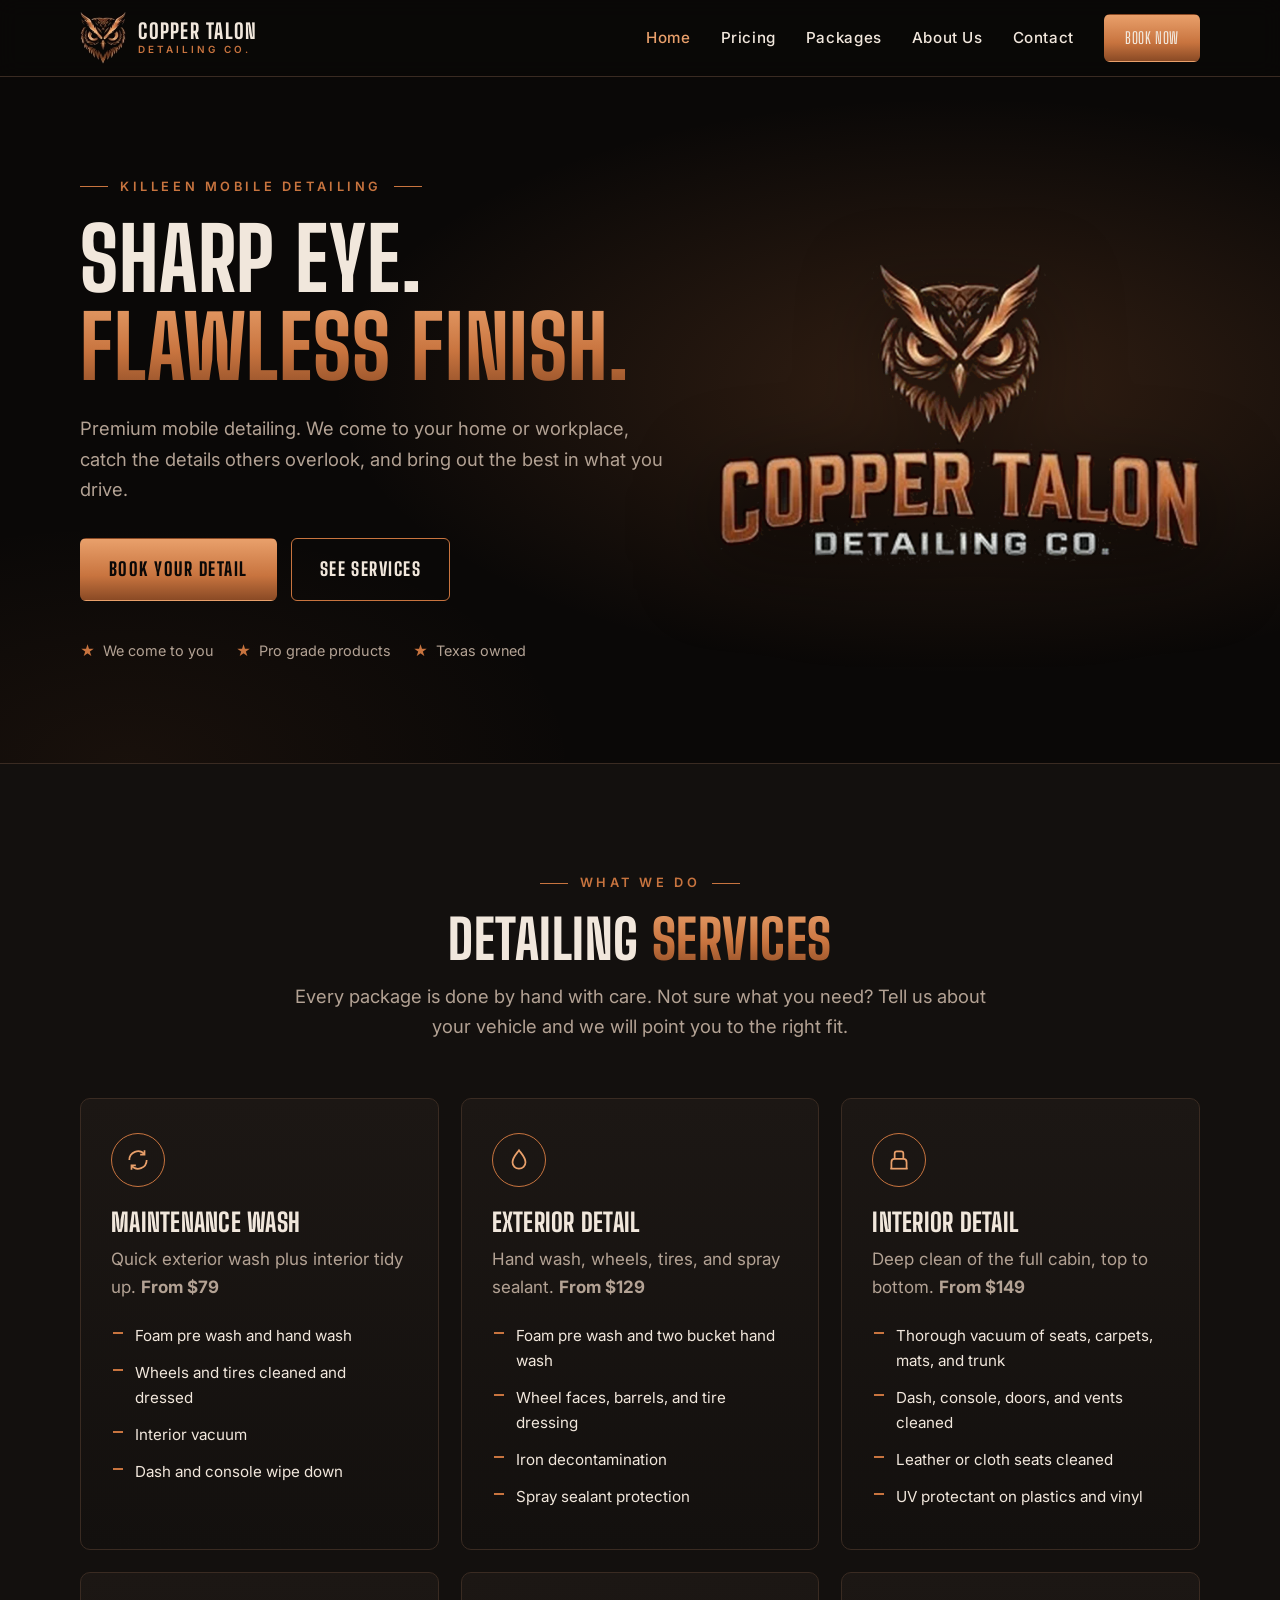
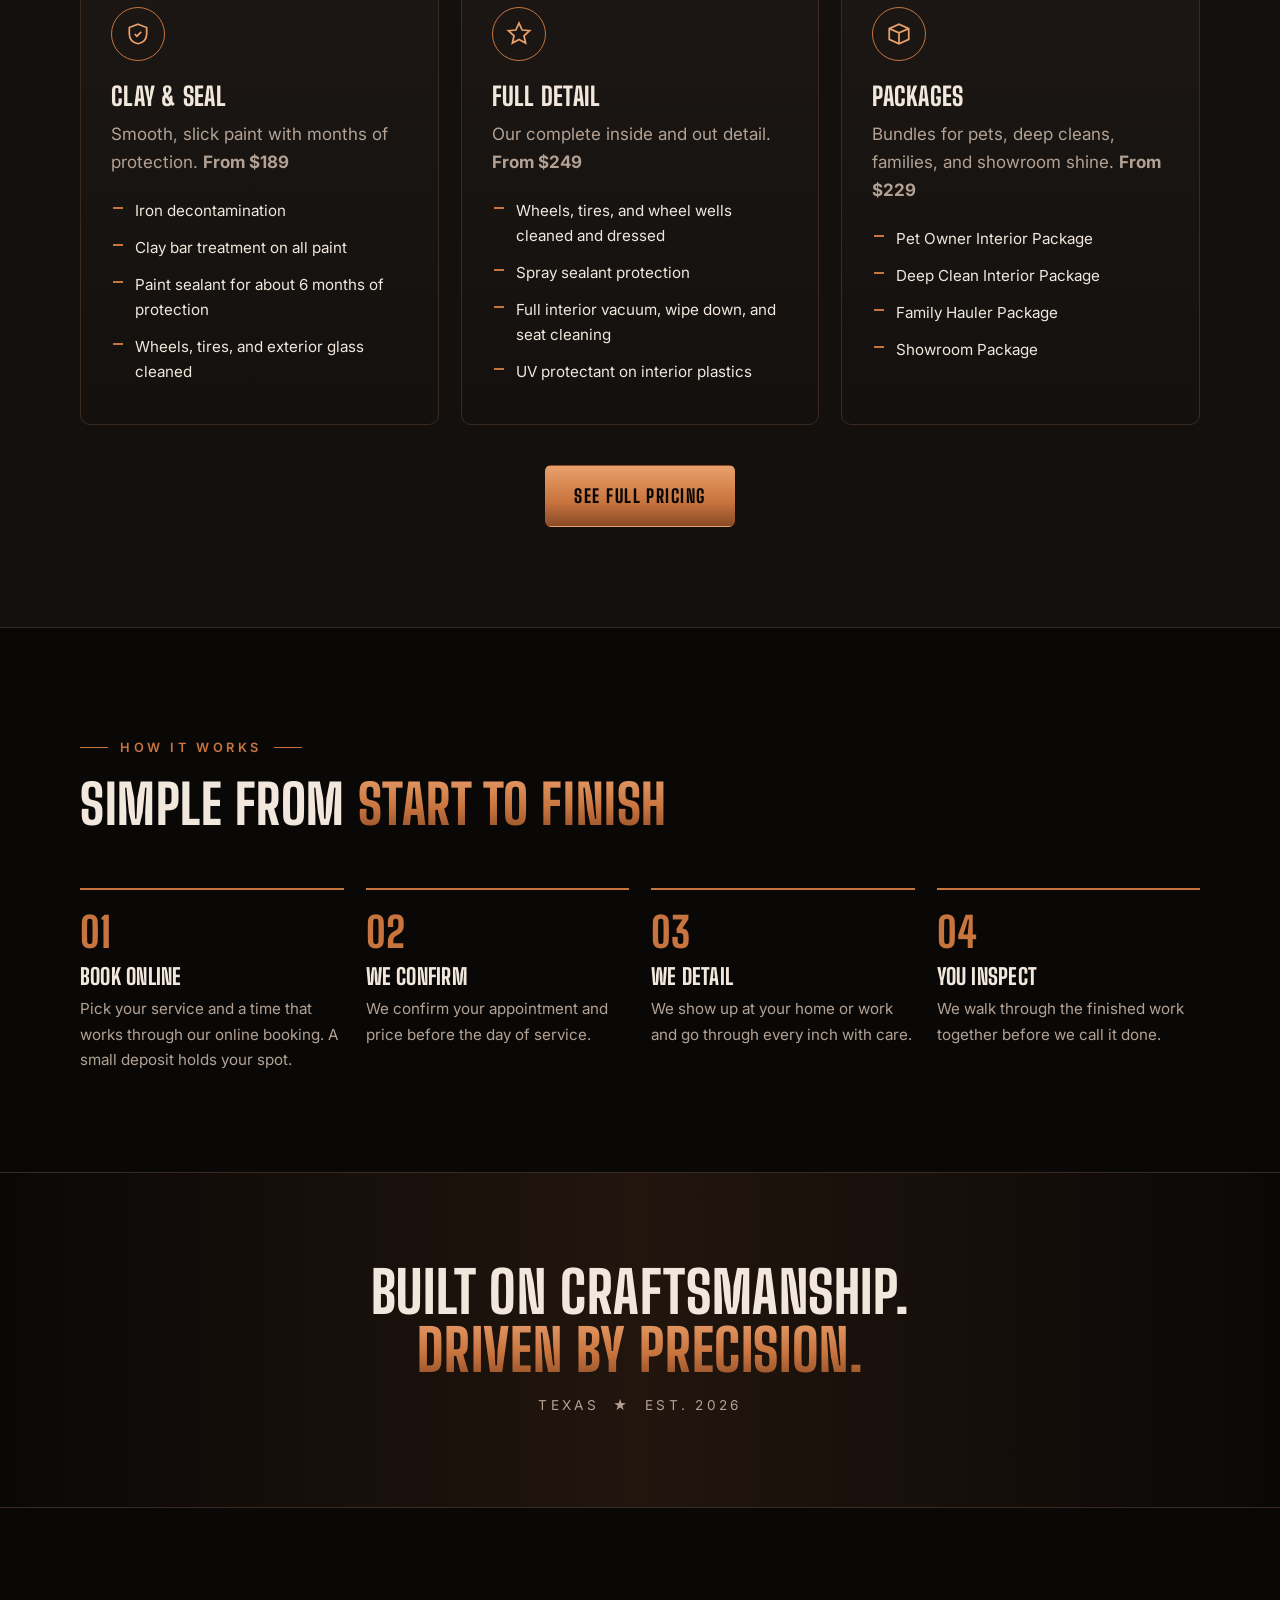
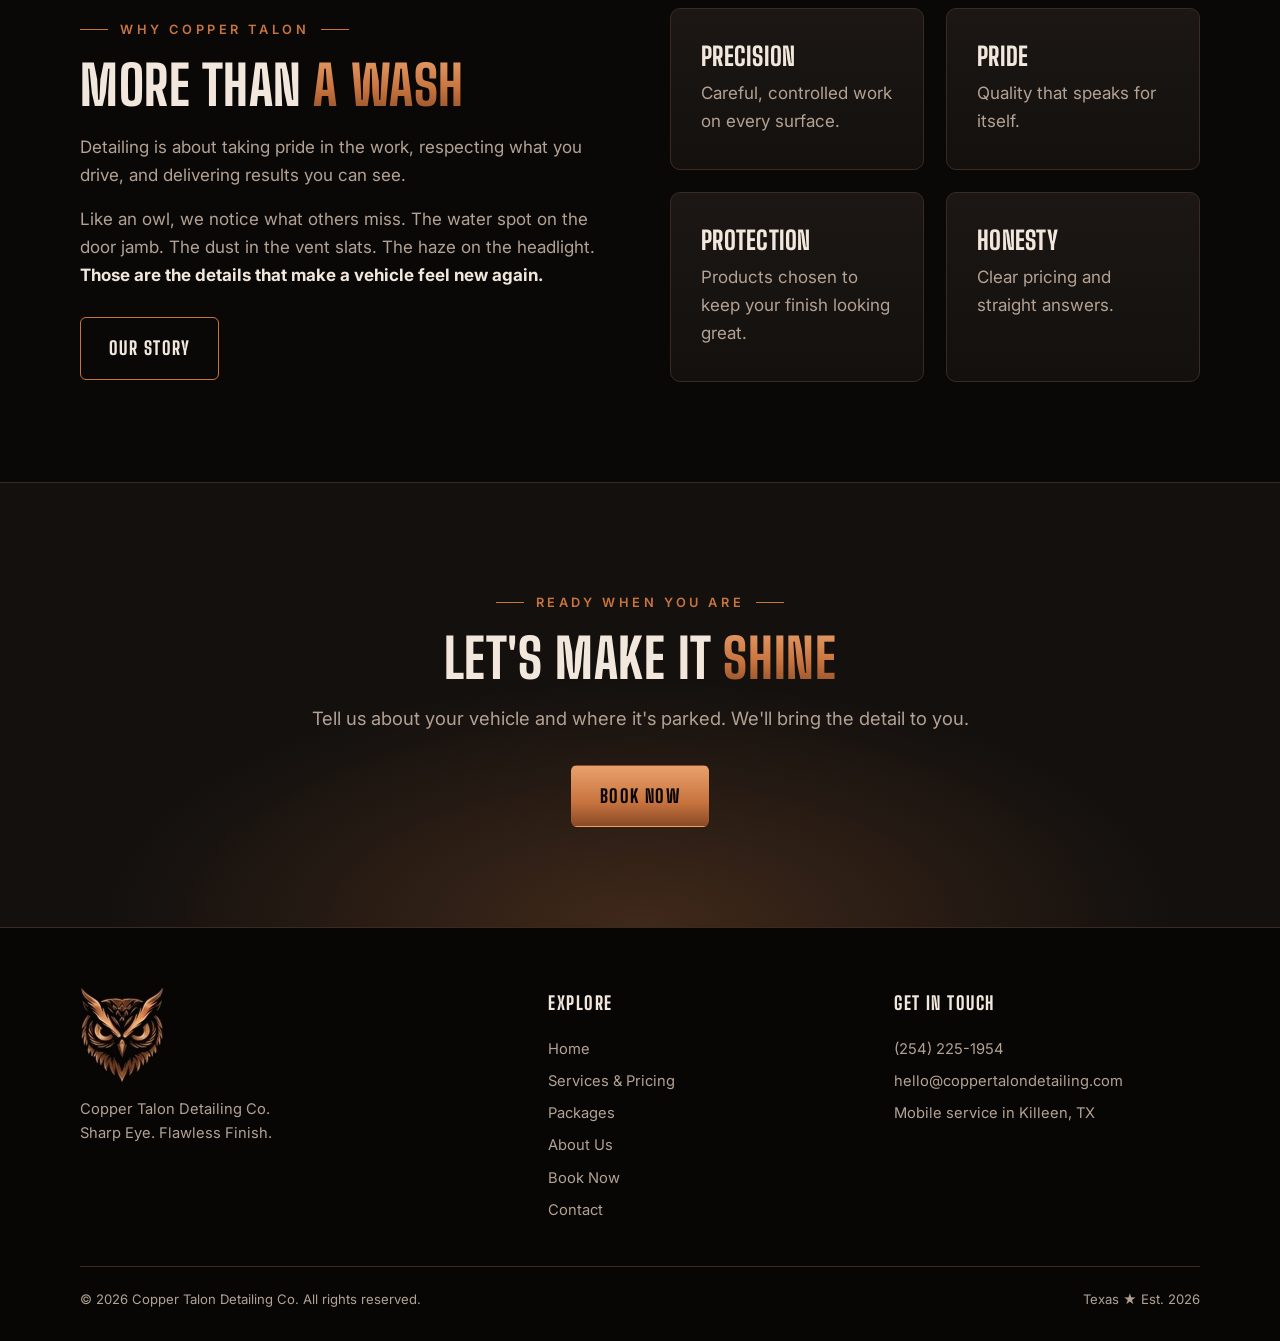
==== index.html @ 1059bfbf "Add Packages page with package picks on the lead form New packages.html with all 4 packages. "Get Th" ====
<!doctype html>
<html lang="en">
<head>
<meta charset="UTF-8">
<meta name="viewport" content="width=device-width, initial-scale=1.0">
<title>Copper Talon Detailing Co. | Auto Detailing in Killeen, TX</title>
<meta name="description" content="Copper Talon Detailing Co. Premium mobile auto detailing in Killeen, TX. Maintenance washes, interior and exterior details, full details, and packages. We come to you.">
<meta property="og:title" content="Copper Talon Detailing Co.">
<meta property="og:description" content="Sharp Eye. Flawless Finish. Professional auto detailing in Texas.">
<meta property="og:image" content="assets/og-image.jpg">
<meta name="theme-color" content="#0a0807">
<link rel="icon" type="image/png" sizes="32x32" href="assets/favicon-32.png">
<link rel="icon" type="image/png" sizes="16x16" href="assets/favicon-16.png">
<link rel="apple-touch-icon" href="assets/apple-touch-icon.png">
<link rel="preconnect" href="https://fonts.googleapis.com">
<link rel="preconnect" href="https://fonts.gstatic.com" crossorigin>
<link href="https://fonts.googleapis.com/css2?family=Big+Shoulders+Display:wght@700;800&family=Inter:wght@400;500;600&display=swap" rel="stylesheet">
<link rel="stylesheet" href="css/style.css">
</head>
<body>

<header class="site-header">
  <div class="wrap header-inner">
    <a class="brand" href="index.html">
      <img src="assets/logo-icon.webp" alt="Copper Talon owl icon" width="46" height="52">
      <span>COPPER TALON<small>DETAILING CO.</small></span>
    </a>
    <nav class="nav" id="nav">
      <a href="index.html" aria-current="page">Home</a>
      <a href="pricing.html">Pricing</a>
      <a href="packages.html">Packages</a>
      <a href="about.html">About Us</a>
      <a href="contact.html">Contact</a>
      <a href="book.html" class="btn btn-copper">Book Now</a>
    </nav>
    <button class="nav-toggle" id="navToggle" aria-label="Toggle menu" aria-expanded="false" aria-controls="nav">
      <span></span><span></span><span></span>
    </button>
  </div>
</header>

<main>

  <!-- Hero -->
  <section class="hero">
    <div class="wrap hero-grid">
      <div>
        <div class="eyebrow">Killeen Mobile Detailing</div>
        <h1>Sharp Eye.<br><span class="copper-text">Flawless Finish.</span></h1>
        <p class="lead">Premium mobile detailing. We come to your home or workplace, catch the details others overlook, and bring out the best in what you drive.</p>
        <div class="hero-actions">
          <a href="book.html" class="btn btn-copper">Book Your Detail</a>
          <a href="#services" class="btn btn-ghost">See Services</a>
        </div>
        <div class="trust">
          <span>We come to you</span>
          <span>Pro grade products</span>
          <span>Texas owned</span>
        </div>
      </div>
      <div class="hero-logo">
        <img src="assets/logo-horizontal.webp" alt="Copper Talon Detailing Co. logo" width="562" height="353" fetchpriority="high">
      </div>
    </div>
  </section>

  <!-- Services -->
  <section id="services" class="alt">
    <div class="wrap">
      <div class="section-head center reveal">
        <div class="eyebrow">What We Do</div>
        <h2>Detailing <span class="copper-text">Services</span></h2>
        <p class="lead">Every package is done by hand with care. Not sure what you need? Tell us about your vehicle and we will point you to the right fit.</p>
      </div>
      <div class="grid-3">
        <article class="card reveal">
          <div class="icon"><svg viewBox="0 0 24 24" fill="none" stroke="currentColor" stroke-width="1.6"><path d="M4 12a8 8 0 0 1 14-5.3M20 12a8 8 0 0 1-14 5.3"/><path d="M18 3v4h-4M6 21v-4h4"/></svg></div>
          <h3>Maintenance Wash</h3>
          <p>Quick exterior wash plus interior tidy up. <strong>From $79</strong></p>
          <ul>
            <li>Foam pre wash and hand wash</li>
            <li>Wheels and tires cleaned and dressed</li>
            <li>Interior vacuum</li>
            <li>Dash and console wipe down</li>
          </ul>
        </article>
        <article class="card reveal">
          <div class="icon"><svg viewBox="0 0 24 24" fill="none" stroke="currentColor" stroke-width="1.6"><path d="M12 3c3 4 6 7 6 11a6 6 0 0 1-12 0c0-4 3-7 6-11z"/></svg></div>
          <h3>Exterior Detail</h3>
          <p>Hand wash, wheels, tires, and spray sealant. <strong>From $129</strong></p>
          <ul>
            <li>Foam pre wash and two bucket hand wash</li>
            <li>Wheel faces, barrels, and tire dressing</li>
            <li>Iron decontamination</li>
            <li>Spray sealant protection</li>
          </ul>
        </article>
        <article class="card reveal">
          <div class="icon"><svg viewBox="0 0 24 24" fill="none" stroke="currentColor" stroke-width="1.6"><path d="M5 20v-6a3 3 0 0 1 3-3h8a3 3 0 0 1 3 3v6"/><path d="M8 11V6a2 2 0 0 1 2-2h4a2 2 0 0 1 2 2v5"/><path d="M4 20h16"/></svg></div>
          <h3>Interior Detail</h3>
          <p>Deep clean of the full cabin, top to bottom. <strong>From $149</strong></p>
          <ul>
            <li>Thorough vacuum of seats, carpets, mats, and trunk</li>
            <li>Dash, console, doors, and vents cleaned</li>
            <li>Leather or cloth seats cleaned</li>
            <li>UV protectant on plastics and vinyl</li>
          </ul>
        </article>
        <article class="card reveal">
          <div class="icon"><svg viewBox="0 0 24 24" fill="none" stroke="currentColor" stroke-width="1.6"><path d="M12 3l8 3v6c0 5-3.5 8-8 9-4.5-1-8-4-8-9V6z"/><path d="M9 12l2 2 4-4"/></svg></div>
          <h3>Clay &amp; Seal</h3>
          <p>Smooth, slick paint with months of protection. <strong>From $189</strong></p>
          <ul>
            <li>Iron decontamination</li>
            <li>Clay bar treatment on all paint</li>
            <li>Paint sealant for about 6 months of protection</li>
            <li>Wheels, tires, and exterior glass cleaned</li>
          </ul>
        </article>
        <article class="card reveal">
          <div class="icon"><svg viewBox="0 0 24 24" fill="none" stroke="currentColor" stroke-width="1.6"><path d="M12 2l2.9 6.3 6.9.7-5.2 4.6 1.5 6.8L12 17l-6.1 3.4 1.5-6.8L2.2 9l6.9-.7z"/></svg></div>
          <h3>Full Detail</h3>
          <p>Our complete inside and out detail. <strong>From $249</strong></p>
          <ul>
            <li>Wheels, tires, and wheel wells cleaned and dressed</li>
            <li>Spray sealant protection</li>
            <li>Full interior vacuum, wipe down, and seat cleaning</li>
            <li>UV protectant on interior plastics</li>
          </ul>
        </article>
        <article class="card reveal">
          <div class="icon"><svg viewBox="0 0 24 24" fill="none" stroke="currentColor" stroke-width="1.6"><path d="M3 7l9-4 9 4v10l-9 4-9-4z"/><path d="M3 7l9 4 9-4M12 11v10"/></svg></div>
          <h3>Packages</h3>
          <p>Bundles for pets, deep cleans, families, and showroom shine. <strong>From $229</strong></p>
          <ul>
            <li>Pet Owner Interior Package</li>
            <li>Deep Clean Interior Package</li>
            <li>Family Hauler Package</li>
            <li>Showroom Package</li>
          </ul>
        </article>
      </div>
      <p class="center reveal" style="margin-top:40px"><a href="pricing.html" class="btn btn-copper">See Full Pricing</a></p>
    </div>
  </section>

  <!-- Process -->
  <section>
    <div class="wrap">
      <div class="section-head reveal">
        <div class="eyebrow">How It Works</div>
        <h2>Simple From <span class="copper-text">Start to Finish</span></h2>
      </div>
      <div class="steps">
        <div class="step reveal">
          <h3>Book Online</h3>
          <p>Pick your service and a time that works through our online booking. A small deposit holds your spot.</p>
        </div>
        <div class="step reveal">
          <h3>We Confirm</h3>
          <p>We confirm your appointment and price before the day of service.</p>
        </div>
        <div class="step reveal">
          <h3>We Detail</h3>
          <p>We show up at your home or work and go through every inch with care.</p>
        </div>
        <div class="step reveal">
          <h3>You Inspect</h3>
          <p>We walk through the finished work together before we call it done.</p>
        </div>
      </div>
    </div>
  </section>

  <!-- Band -->
  <div class="band">
    <div class="wrap reveal">
      <h2>Built on craftsmanship.<br><span class="copper-text">Driven by precision.</span></h2>
      <p>Texas &nbsp;★&nbsp; Est. 2026</p>
    </div>
  </div>

  <!-- Why -->
  <section>
    <div class="wrap split">
      <div class="reveal">
        <div class="eyebrow">Why Copper Talon</div>
        <h2>More Than <span class="copper-text">a Wash</span></h2>
        <p>Detailing is about taking pride in the work, respecting what you drive, and delivering results you can see.</p>
        <p>Like an owl, we notice what others miss. The water spot on the door jamb. The dust in the vent slats. The haze on the headlight. <strong>Those are the details that make a vehicle feel new again.</strong></p>
        <p style="margin-top:28px"><a href="about.html" class="btn btn-ghost">Our Story</a></p>
      </div>
      <div class="grid-2">
        <div class="card reveal">
          <h3>Precision</h3>
          <p>Careful, controlled work on every surface.</p>
        </div>
        <div class="card reveal">
          <h3>Pride</h3>
          <p>Quality that speaks for itself.</p>
        </div>
        <div class="card reveal">
          <h3>Protection</h3>
          <p>Products chosen to keep your finish looking great.</p>
        </div>
        <div class="card reveal">
          <h3>Honesty</h3>
          <p>Clear pricing and straight answers.</p>
        </div>
      </div>
    </div>
  </section>

  <!-- CTA -->
  <section class="cta">
    <div class="wrap reveal">
      <div class="eyebrow">Ready When You Are</div>
      <h2>Let's Make It <span class="copper-text">Shine</span></h2>
      <p class="lead">Tell us about your vehicle and where it's parked. We'll bring the detail to you.</p>
      <a href="book.html" class="btn btn-copper">Book Now</a>
    </div>
  </section>

</main>

<footer class="site-footer">
  <div class="wrap">
    <div class="footer-grid">
      <div class="footer-brand">
        <img src="assets/logo-icon.webp" alt="Copper Talon owl icon" width="84" height="94" loading="lazy">
        <p>Copper Talon Detailing Co.<br>Sharp Eye. Flawless Finish.</p>
      </div>
      <div>
        <h4>Explore</h4>
        <ul>
          <li><a href="index.html">Home</a></li>
          <li><a href="pricing.html">Services &amp; Pricing</a></li>
          <li><a href="packages.html">Packages</a></li>
          <li><a href="about.html">About Us</a></li>
          <li><a href="book.html">Book Now</a></li>
          <li><a href="contact.html">Contact</a></li>
        </ul>
      </div>
      <div>
        <h4>Get in Touch</h4>
        <ul>
          <li><a href="tel:+12542251954">(254) 225-1954</a></li>
          <li><a href="mailto:hello@coppertalondetailing.com">hello@coppertalondetailing.com</a></li>
          <li>Mobile service in Killeen, TX</li>
        </ul>
      </div>
    </div>
    <div class="footer-bottom">
      <span>© <span data-year>2026</span> Copper Talon Detailing Co. All rights reserved.</span>
      <span>Texas ★ Est. 2026</span>
    </div>
  </div>
</footer>

<script src="js/main.js"></script>
</body>
</html>
---- css/style.css ----
/* Copper Talon Detailing Co. */
:root {
  --black: #0a0807;
  --coal: #13100e;
  --char: #1c1714;
  --line: #3a2b22;
  --copper: #c8743f;
  --copper-hi: #e9a06b;
  --copper-lo: #8a4a25;
  --cream: #f1e7dc;
  --muted: #b3a294;
  --radius: 10px;
  --wrap: 1160px;
  --display: "Big Shoulders Display", "Oswald", Impact, sans-serif;
  --body: "Inter", system-ui, -apple-system, Segoe UI, Roboto, sans-serif;
}

* { box-sizing: border-box; margin: 0; padding: 0; }
html { scroll-behavior: smooth; }
body {
  background: var(--black);
  color: var(--cream);
  font-family: var(--body);
  font-size: 17px;
  line-height: 1.65;
  -webkit-font-smoothing: antialiased;
}
img { max-width: 100%; height: auto; display: block; }
a { color: var(--copper-hi); text-decoration: none; }
a:hover { color: var(--cream); }

.wrap { width: 100%; max-width: var(--wrap); margin: 0 auto; padding: 0 20px; }

/* Type */
h1, h2, h3 {
  font-family: var(--display);
  font-weight: 800;
  line-height: 1.02;
  letter-spacing: 0.01em;
  text-transform: uppercase;
}
h1 { font-size: clamp(2.8rem, 7vw, 5.4rem); }
h2 { font-size: clamp(2.2rem, 4.6vw, 3.4rem); }
h3 { font-size: 1.6rem; }
.copper-text {
  background: linear-gradient(180deg, var(--copper-hi) 0%, var(--copper) 55%, var(--copper-lo) 100%);
  -webkit-background-clip: text;
  background-clip: text;
  color: transparent;
}
.eyebrow {
  display: inline-flex;
  align-items: center;
  gap: 12px;
  font-size: 0.8rem;
  font-weight: 600;
  letter-spacing: 0.28em;
  text-transform: uppercase;
  color: var(--copper);
  margin-bottom: 18px;
}
.eyebrow::before, .eyebrow::after { content: ""; width: 28px; height: 1px; background: var(--copper); }
.lead { font-size: 1.15rem; color: var(--muted); max-width: 60ch; }
.center { text-align: center; }
.center .lead { margin: 0 auto; }

/* Buttons */
.btn {
  display: inline-flex;
  align-items: center;
  justify-content: center;
  gap: 10px;
  padding: 15px 28px;
  border-radius: 6px;
  font-family: var(--display);
  font-weight: 800;
  font-size: 1.15rem;
  letter-spacing: 0.08em;
  text-transform: uppercase;
  border: 1px solid transparent;
  cursor: pointer;
  transition: transform .2s, background .2s, color .2s, border-color .2s;
}
.btn-copper { background: linear-gradient(180deg, var(--copper-hi), var(--copper) 60%, var(--copper-lo)); color: var(--black); }
.btn-copper:hover { color: var(--black); transform: translateY(-2px); }
.btn-ghost { border-color: var(--copper); color: var(--cream); }
.btn-ghost:hover { background: var(--copper); color: var(--black); }
.btn-soon { border: 1px dashed var(--line); color: var(--muted); cursor: default; }

/* Header */
.site-header {
  position: sticky; top: 0; z-index: 50;
  background: rgba(10, 8, 7, 0.88);
  backdrop-filter: blur(10px);
  border-bottom: 1px solid var(--line);
}
.header-inner { display: flex; align-items: center; justify-content: space-between; height: 76px; }
.brand { display: flex; align-items: center; gap: 12px; color: var(--cream); }
.brand img { width: auto; height: 52px; }
.brand span { font-family: var(--display); font-weight: 800; font-size: 1.3rem; letter-spacing: 0.06em; line-height: 1; }
.brand small { display: block; font-family: var(--body); font-size: 0.62rem; font-weight: 600; letter-spacing: 0.3em; color: var(--copper); margin-top: 4px; }
.nav { display: flex; align-items: center; gap: 30px; }
.nav a { white-space: nowrap; color: var(--cream); font-weight: 500; font-size: 0.95rem; letter-spacing: 0.04em; }
.nav a:hover, .nav a[aria-current="page"] { color: var(--copper-hi); }
.nav .btn { padding: 10px 20px; font-size: 1rem; }
.nav-toggle { display: none; background: none; border: 0; width: 44px; height: 44px; cursor: pointer; }
.nav-toggle span { display: block; width: 26px; height: 2px; margin: 6px auto; background: var(--cream); transition: .25s; }

/* Hero */
.hero {
  position: relative;
  overflow: hidden;
  padding: 90px 0 100px;
  background:
    radial-gradient(ellipse 70% 60% at 75% 45%, rgba(200, 116, 63, 0.22), transparent 70%),
    radial-gradient(ellipse 50% 50% at 10% 100%, rgba(200, 116, 63, 0.08), transparent 70%),
    var(--black);
}
.hero-grid { display: grid; grid-template-columns: 1.1fr 0.9fr; gap: 50px; align-items: center; }
.hero h1 { margin-bottom: 22px; }
.hero .lead { margin-bottom: 34px; }
.hero-actions { display: flex; flex-wrap: wrap; gap: 14px; }
.hero-logo { position: relative; }
.hero-logo img { width: 100%; max-width: 560px; margin: 0 auto; filter: drop-shadow(0 20px 40px rgba(0,0,0,.6)); }
.trust { display: flex; flex-wrap: wrap; gap: 22px; margin-top: 38px; color: var(--muted); font-size: 0.9rem; }
.trust span { display: inline-flex; align-items: center; gap: 8px; }
.trust span::before { content: "★"; color: var(--copper); }

/* Sections */
section { padding: 100px 0; }
.section-head { margin-bottom: 56px; }
.section-head h2 { margin-bottom: 14px; }
.alt { background: var(--coal); border-top: 1px solid var(--line); border-bottom: 1px solid var(--line); }

/* Cards */
.grid-3 { display: grid; grid-template-columns: repeat(3, 1fr); gap: 22px; }
.grid-2 { display: grid; grid-template-columns: repeat(2, 1fr); gap: 22px; }
.card {
  position: relative;
  background: linear-gradient(180deg, var(--char), var(--coal));
  border: 1px solid var(--line);
  border-radius: var(--radius);
  padding: 34px 30px;
  transition: border-color .25s, transform .25s;
}
.card:hover { border-color: var(--copper-lo); transform: translateY(-4px); }
.card .icon {
  width: 54px; height: 54px;
  display: grid; place-items: center;
  border-radius: 50%;
  border: 1px solid var(--copper);
  color: var(--copper-hi);
  margin-bottom: 22px;
}
.card .icon svg { width: 26px; height: 26px; }
.card h3 { margin-bottom: 10px; }
.card p { color: var(--muted); }
.card ul { list-style: none; margin-top: 16px; }
.card li { padding: 6px 0 6px 24px; position: relative; color: var(--cream); font-size: 0.95rem; }
.card li::before { content: ""; position: absolute; left: 2px; top: 15px; width: 10px; height: 2px; background: var(--copper); }

/* Process */
.steps { display: grid; grid-template-columns: repeat(4, 1fr); gap: 22px; counter-reset: step; }
.step { border-top: 2px solid var(--copper); padding-top: 22px; }
.step::before {
  counter-increment: step;
  content: "0" counter(step);
  display: block;
  font-family: var(--display); font-weight: 800; font-size: 2.6rem; line-height: 1;
  color: var(--copper); margin-bottom: 12px;
}
.step h3 { font-size: 1.4rem; margin-bottom: 8px; }
.step p { color: var(--muted); font-size: 0.95rem; }

/* Split */
.split { display: grid; grid-template-columns: 1fr 1fr; gap: 60px; align-items: center; }
.split h2 { margin-bottom: 20px; }
.split p + p { margin-top: 16px; }
.split p { color: var(--muted); }
.split strong { color: var(--cream); }

/* Emblem panel */
.emblem {
  position: relative;
  aspect-ratio: 1;
  border-radius: 50%;
  max-width: 460px; margin: 0 auto; width: 100%;
  background: radial-gradient(circle, rgba(200,116,63,.18), transparent 65%);
  display: grid; place-items: center;
}
.emblem img { width: 66%; }

/* Meaning */
.meaning { display: grid; grid-template-columns: 1fr 1fr; gap: 22px; }
.meaning .card h3 small { display: block; font-family: var(--body); font-size: 0.8rem; font-weight: 600; letter-spacing: 0.24em; color: var(--copper); margin-bottom: 8px; }

/* Quote band */
.band {
  text-align: center;
  padding: 90px 0;
  background:
    linear-gradient(90deg, transparent, rgba(200,116,63,.12), transparent),
    var(--black);
  border-top: 1px solid var(--line);
  border-bottom: 1px solid var(--line);
}
.band h2 { font-size: clamp(2rem, 5vw, 3.6rem); }
.band p { color: var(--muted); margin-top: 14px; letter-spacing: 0.24em; text-transform: uppercase; font-size: 0.85rem; }

/* CTA */
.cta {
  text-align: center;
  background:
    radial-gradient(ellipse 60% 80% at 50% 100%, rgba(200,116,63,.25), transparent 70%),
    var(--coal);
  border-top: 1px solid var(--line);
}
.cta h2 { margin-bottom: 16px; }
.cta .lead { margin: 0 auto 32px; }

/* Page hero */
.page-hero {
  padding: 80px 0 70px;
  text-align: center;
  background: radial-gradient(ellipse 60% 70% at 50% 0%, rgba(200,116,63,.2), transparent 70%), var(--black);
  border-bottom: 1px solid var(--line);
}
.page-hero h1 { margin-bottom: 16px; }
.page-hero .lead { margin: 0 auto; }

/* Contact */
.contact-grid { display: grid; grid-template-columns: 1.3fr 0.7fr; gap: 40px; align-items: start; }
.info { display: flex; flex-direction: column; gap: 18px; }
.info .card { padding: 26px; }
.info .card h3 { font-size: 1.3rem; margin-bottom: 6px; }
.info .card p, .info .card a { font-size: 1rem; overflow-wrap: anywhere; }
.hours { list-style: none; }
.info .card .hours li { padding: 6px 0; }
.info .card .hours li::before { display: none; }
.hours li { display: flex; justify-content: space-between; padding: 6px 0; border-bottom: 1px dashed var(--line); color: var(--muted); font-size: 0.95rem; }
.hours li:last-child { border: 0; }
.hours li span:last-child { color: var(--cream); }

/* FAQ */
.faq { max-width: 820px; margin: 0 auto; }
.faq details { border-bottom: 1px solid var(--line); padding: 20px 0; }
.faq summary { cursor: pointer; font-family: var(--display); font-weight: 800; font-size: 1.35rem; text-transform: uppercase; list-style: none; display: flex; justify-content: space-between; gap: 20px; }
.faq summary::after { content: "+"; color: var(--copper); }
.faq details[open] summary::after { content: "−"; }
.faq summary::-webkit-details-marker { display: none; }
.faq p { color: var(--muted); margin-top: 12px; }

/* Footer */
.site-footer { background: #070605; border-top: 1px solid var(--line); padding: 60px 0 30px; color: var(--muted); font-size: 0.92rem; }
.footer-grid { display: grid; grid-template-columns: 1.4fr 1fr 1fr; gap: 40px; margin-bottom: 40px; }
.site-footer h4 { font-family: var(--display); font-weight: 800; font-size: 1.15rem; letter-spacing: 0.08em; text-transform: uppercase; color: var(--cream); margin-bottom: 14px; }
.site-footer ul { list-style: none; }
.site-footer li { padding: 4px 0; }
.site-footer a { color: var(--muted); }
.site-footer a:hover { color: var(--copper-hi); }
.footer-brand img { width: 84px; margin-bottom: 14px; }
.footer-bottom { border-top: 1px solid var(--line); padding-top: 22px; display: flex; justify-content: space-between; flex-wrap: wrap; gap: 10px; font-size: 0.82rem; }

/* Reveal */
.reveal { opacity: 0; transform: translateY(24px); transition: opacity .7s ease, transform .7s ease; }
.reveal.in { opacity: 1; transform: none; }

/* Responsive */
@media (max-width: 960px) {
  .hero-grid, .split, .contact-grid { grid-template-columns: 1fr; }
  .hero-logo { order: -1; }
  .hero-logo img { max-width: 340px; }
  .grid-3 { grid-template-columns: 1fr 1fr; }
  .steps { grid-template-columns: 1fr 1fr; }
  .footer-grid { grid-template-columns: 1fr 1fr; }
  .footer-brand { grid-column: 1 / -1; }
}
/* Tap menu below 900px so six nav links never crowd the logo */
@media (max-width: 900px) {
  .nav-toggle { display: block; }
  .nav {
    position: absolute; top: 76px; left: 0; right: 0;
    flex-direction: column; align-items: stretch; gap: 0;
    background: var(--black); border-bottom: 1px solid var(--line);
    padding: 8px 16px 20px;
    display: none;
  }
  .nav.open { display: flex; }
  .nav a { padding: 14px 0; border-bottom: 1px solid var(--line); }
  .nav .btn { margin-top: 14px; border: 0; padding: 14px; }
  .nav-toggle[aria-expanded="true"] span:nth-child(1) { transform: translateY(8px) rotate(45deg); }
  .nav-toggle[aria-expanded="true"] span:nth-child(2) { opacity: 0; }
  .nav-toggle[aria-expanded="true"] span:nth-child(3) { transform: translateY(-8px) rotate(-45deg); }
}
@media (max-width: 760px) {
  body { font-size: 16px; }
  section { padding: 70px 0; }
  .wrap { padding: 0 16px; }
  .hero { padding: 50px 0 70px; }
  .grid-3, .grid-2, .meaning, .steps { grid-template-columns: 1fr; }
  .footer-grid { grid-template-columns: 1fr; }
  .hero-actions .btn { flex: 1 1 100%; }
}
@media (prefers-reduced-motion: reduce) {
  html { scroll-behavior: auto; }
  .reveal { opacity: 1; transform: none; transition: none; }
}

/* Pricing */
.price-grid { display: flex; flex-wrap: wrap; justify-content: center; gap: 22px; align-items: stretch; }
.price-grid > .price-card { width: calc((100% - 44px) / 3); }
.price-card { display: flex; flex-direction: column; }
.price-card.featured { border-color: var(--copper); box-shadow: 0 0 0 1px var(--copper), 0 30px 60px rgba(200,116,63,.12); }
.badge { position: absolute; top: -13px; left: 30px; background: var(--copper); color: var(--black); font-size: 0.72rem; font-weight: 600; letter-spacing: 0.18em; text-transform: uppercase; padding: 4px 12px; border-radius: 999px; }
.price { display: flex; align-items: baseline; gap: 8px; margin: 14px 0 4px; }
.price strong { font-family: var(--display); font-weight: 800; font-size: 3.2rem; line-height: 1; color: var(--copper-hi); }
.price span { color: var(--muted); font-size: 0.9rem; }
.price-alt { color: var(--muted); font-size: 0.9rem; margin-bottom: 6px; }
.price-alt b { color: var(--cream); font-weight: 600; }
.price-card ul { flex: 1; }
.price-card .btn { margin-top: 22px; }
.table-wrap { overflow-x: auto; border: 1px solid var(--line); border-radius: var(--radius); }
.price-table { width: 100%; border-collapse: collapse; min-width: 520px; }
.price-table th, .price-table td { padding: 16px 20px; text-align: left; border-bottom: 1px solid var(--line); }
.price-table th { font-family: var(--display); font-weight: 800; font-size: 1.1rem; letter-spacing: 0.06em; text-transform: uppercase; color: var(--copper); background: var(--char); }
.price-table tr:last-child td { border-bottom: 0; }
.price-table td:not(:first-child) { color: var(--copper-hi); font-weight: 600; white-space: nowrap; }
.price-table td small { display: block; color: var(--muted); font-weight: 400; font-size: 0.85rem; }
.fine { color: var(--muted); font-size: 0.88rem; margin-top: 18px; }
@media (max-width: 960px) { .price-grid > .price-card { width: calc((100% - 22px) / 2); } }
@media (max-width: 760px) { .price-grid > .price-card { width: 100%; } }

/* Contact and booking */
.nav .btn[aria-current="page"] { color: var(--black); }
#book { scroll-margin-top: 76px; }
.booking-frame { margin-bottom: 20px; border: 1px solid var(--line); border-radius: var(--radius); overflow: hidden; background: #fff; }
.booking-frame iframe { display: block; }
.lead-embed { min-width: 0; }

/* Package pick banner (contact page) */
.pick-banner { margin-bottom: 18px; padding: 14px 18px; border: 1px solid var(--copper); border-radius: var(--radius); background: rgba(200,116,63,.1); color: var(--cream); }
.pick-banner[hidden] { display: none; }
.pick-banner a { margin-left: 6px; white-space: nowrap; }
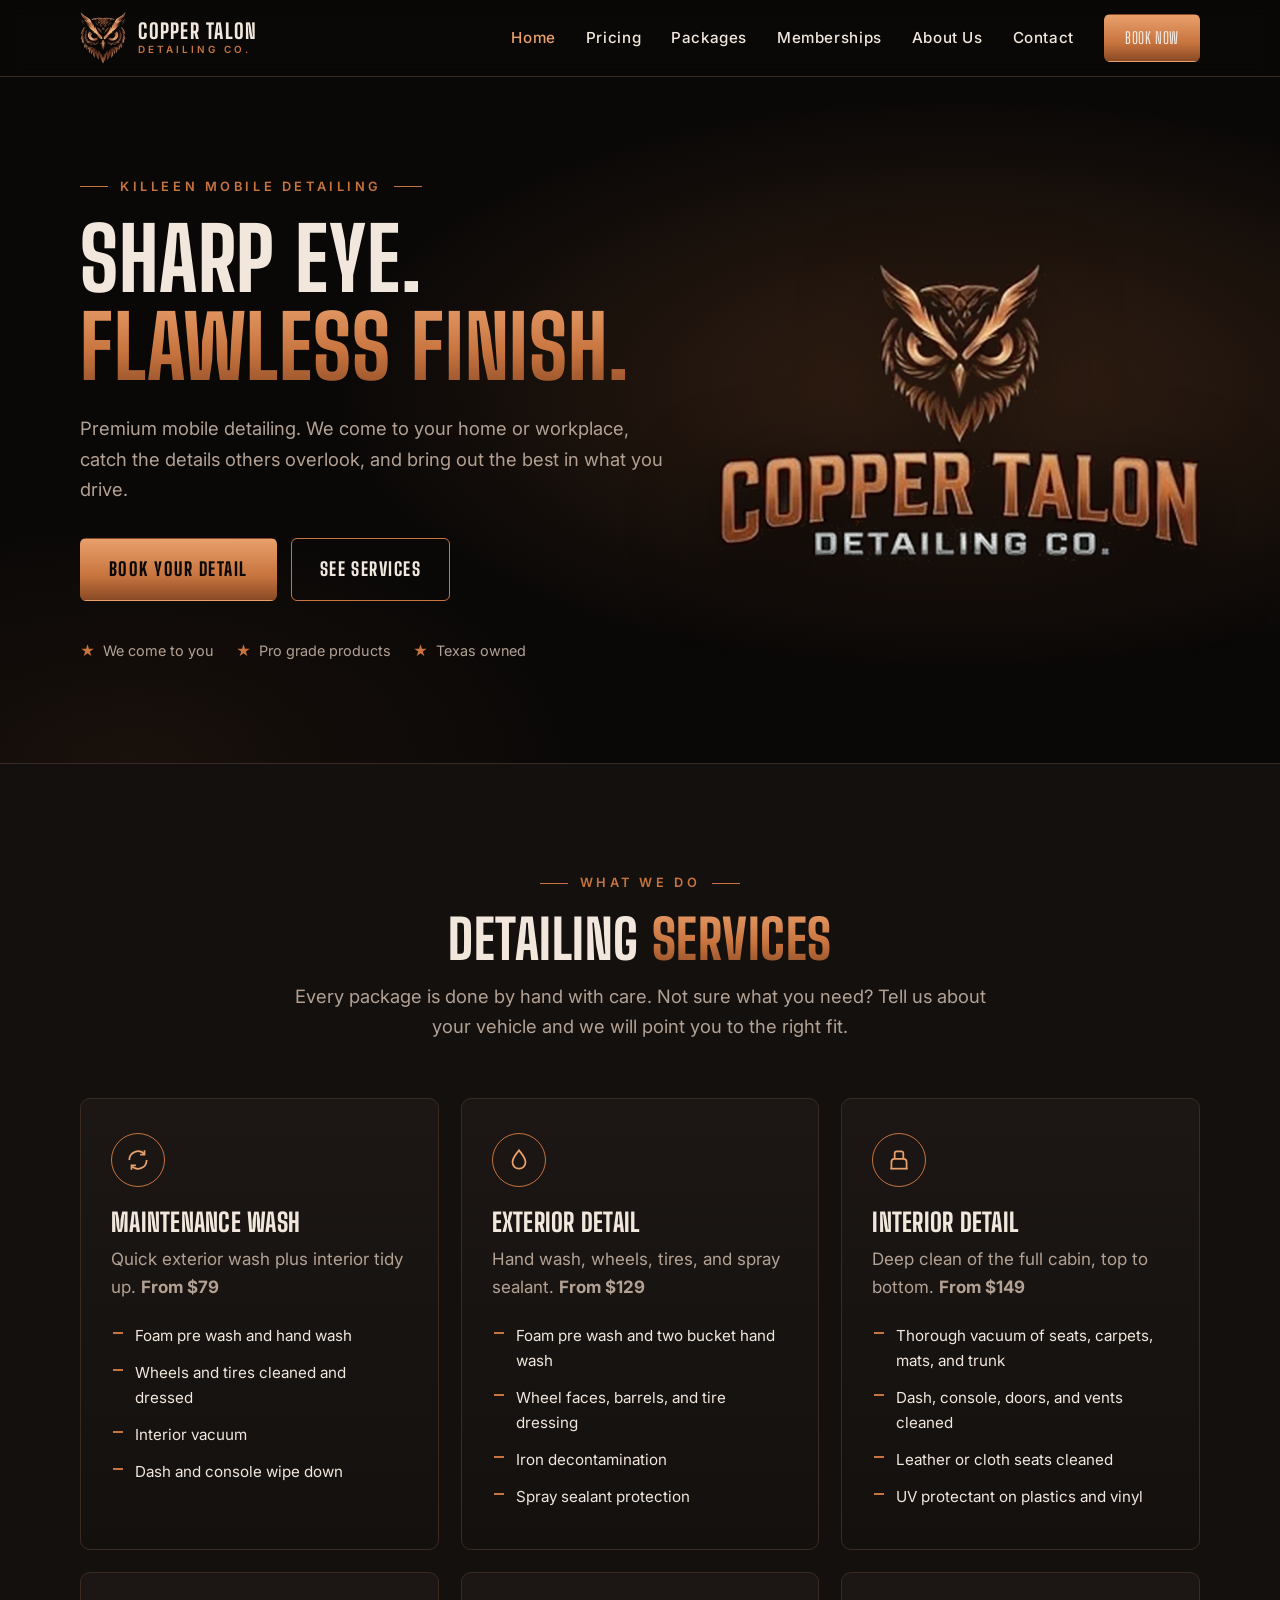
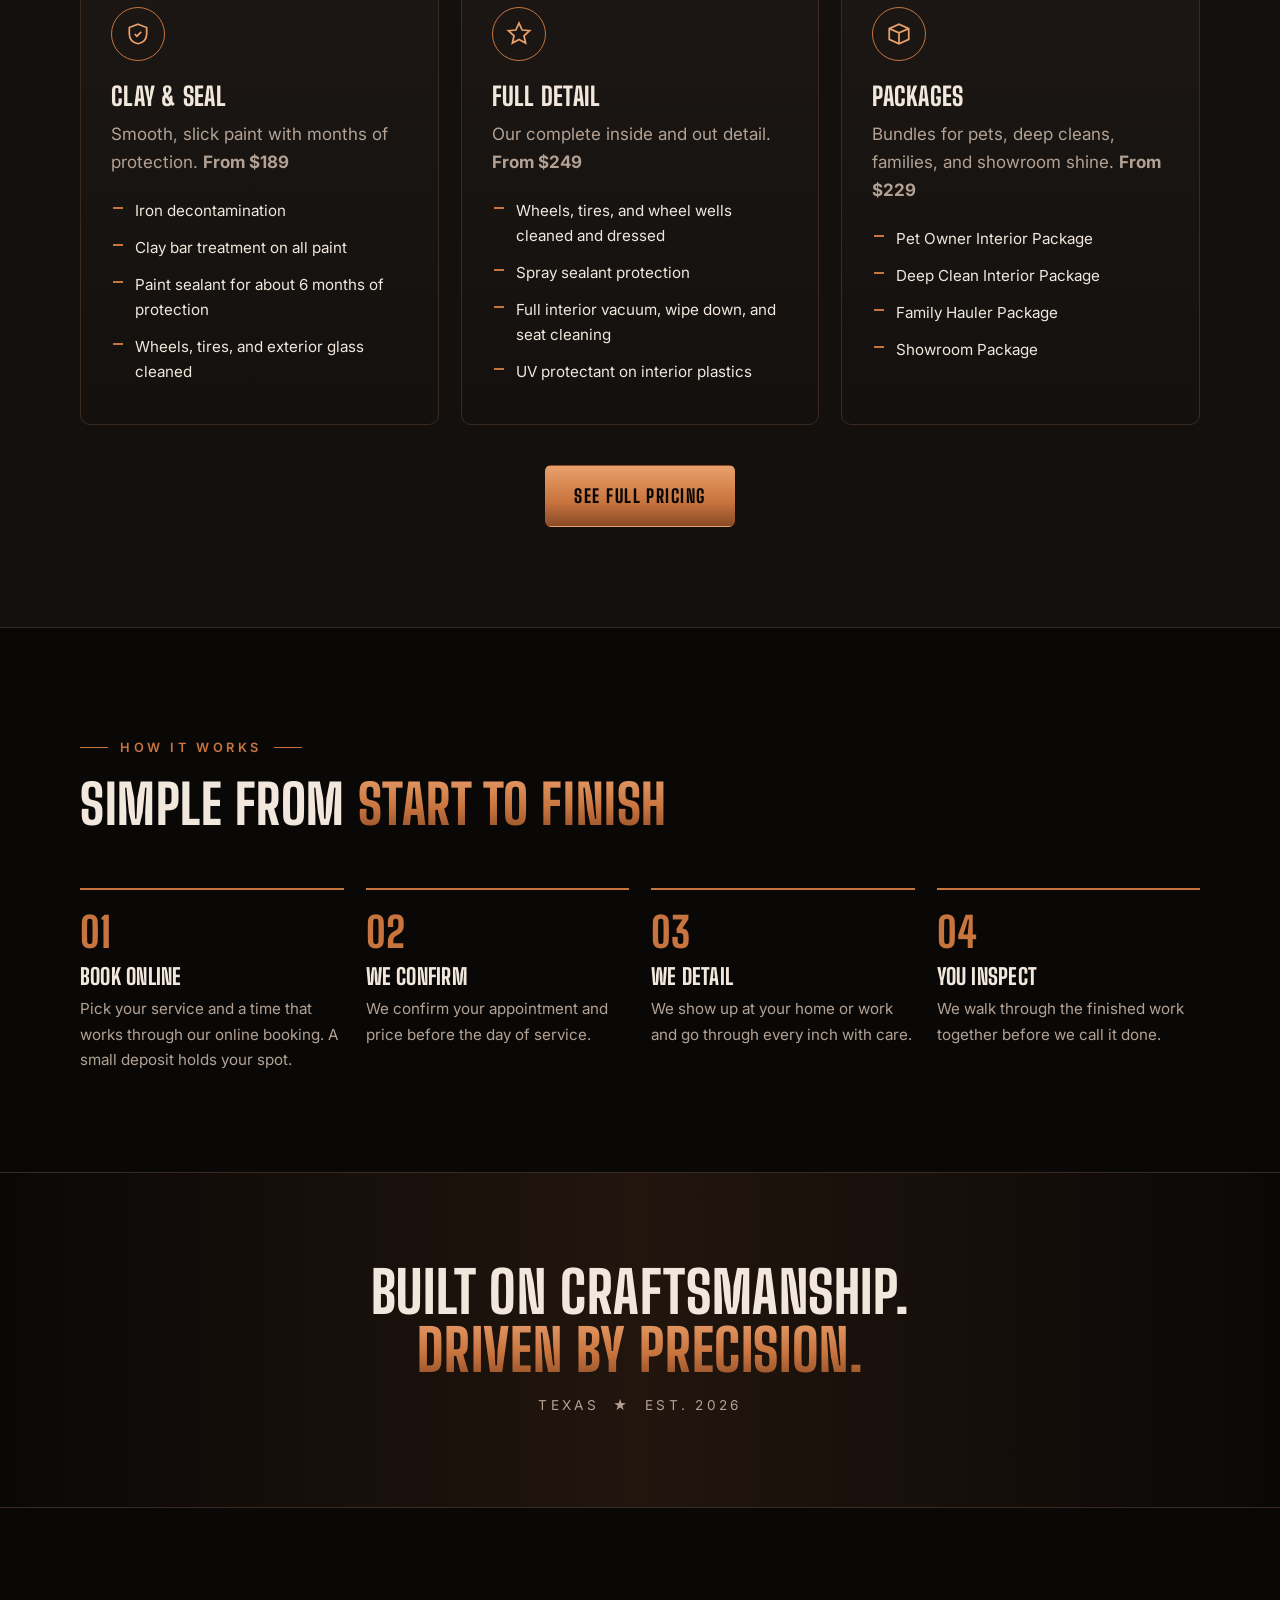
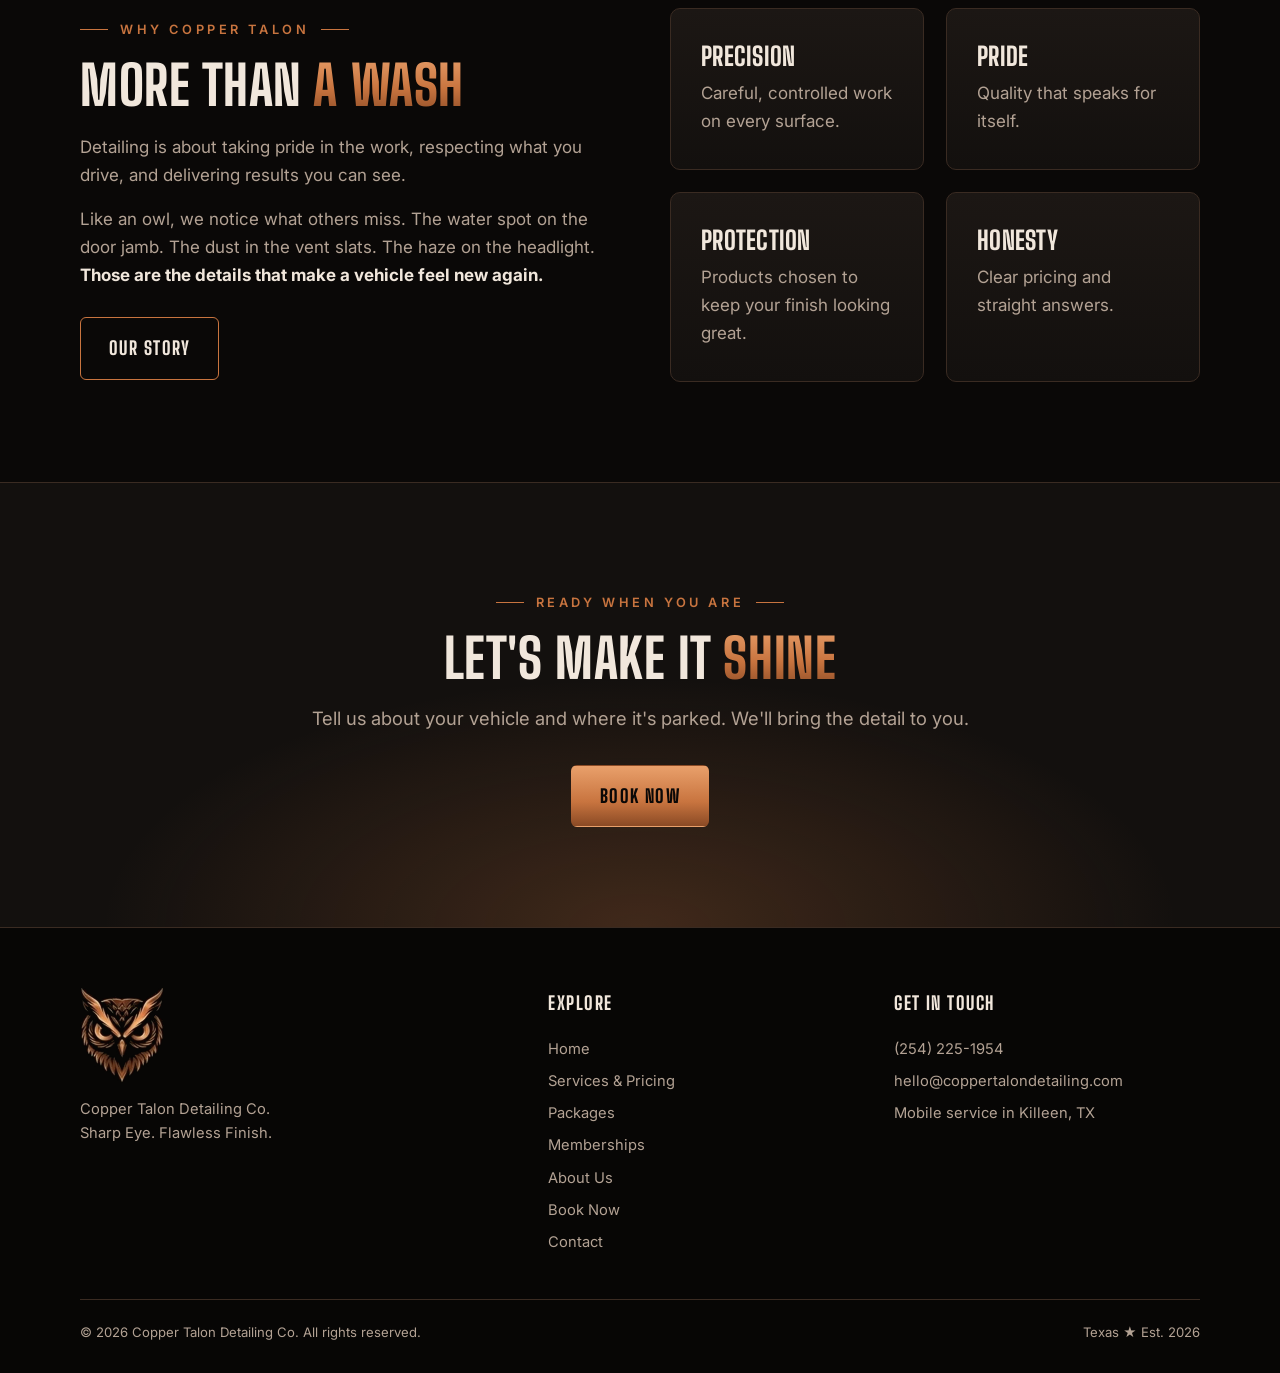
==== commit 294fb6e8: "Add Memberships page and membership picks on the Contact page New memberships.html with Copper Care " ====
--- a/index.html
+++ b/index.html
@@ -29,6 +29,7 @@
       <a href="index.html" aria-current="page">Home</a>
       <a href="pricing.html">Pricing</a>
       <a href="packages.html">Packages</a>
+      <a href="memberships.html">Memberships</a>
       <a href="about.html">About Us</a>
       <a href="contact.html">Contact</a>
       <a href="book.html" class="btn btn-copper">Book Now</a>
@@ -236,6 +237,7 @@
           <li><a href="index.html">Home</a></li>
           <li><a href="pricing.html">Services &amp; Pricing</a></li>
           <li><a href="packages.html">Packages</a></li>
+          <li><a href="memberships.html">Memberships</a></li>
           <li><a href="about.html">About Us</a></li>
           <li><a href="book.html">Book Now</a></li>
           <li><a href="contact.html">Contact</a></li>
--- a/css/style.css
+++ b/css/style.css
@@ -275,8 +275,8 @@
   .footer-grid { grid-template-columns: 1fr 1fr; }
   .footer-brand { grid-column: 1 / -1; }
 }
-/* Tap menu below 900px so six nav links never crowd the logo */
-@media (max-width: 900px) {
+/* Tap menu below 1000px so seven nav links never crowd the logo */
+@media (max-width: 1000px) {
   .nav-toggle { display: block; }
   .nav {
     position: absolute; top: 76px; left: 0; right: 0;
@@ -337,7 +337,11 @@
 .booking-frame iframe { display: block; }
 .lead-embed { min-width: 0; }
 
-/* Package pick banner (contact page) */
+/* Three step row (memberships) */
+.steps-3 { grid-template-columns: repeat(3, 1fr); }
+@media (max-width: 760px) { .steps-3 { grid-template-columns: 1fr; } }
+
+/* Package and membership pick banner (contact page) */
 .pick-banner { margin-bottom: 18px; padding: 14px 18px; border: 1px solid var(--copper); border-radius: var(--radius); background: rgba(200,116,63,.1); color: var(--cream); }
 .pick-banner[hidden] { display: none; }
 .pick-banner a { margin-left: 6px; white-space: nowrap; }
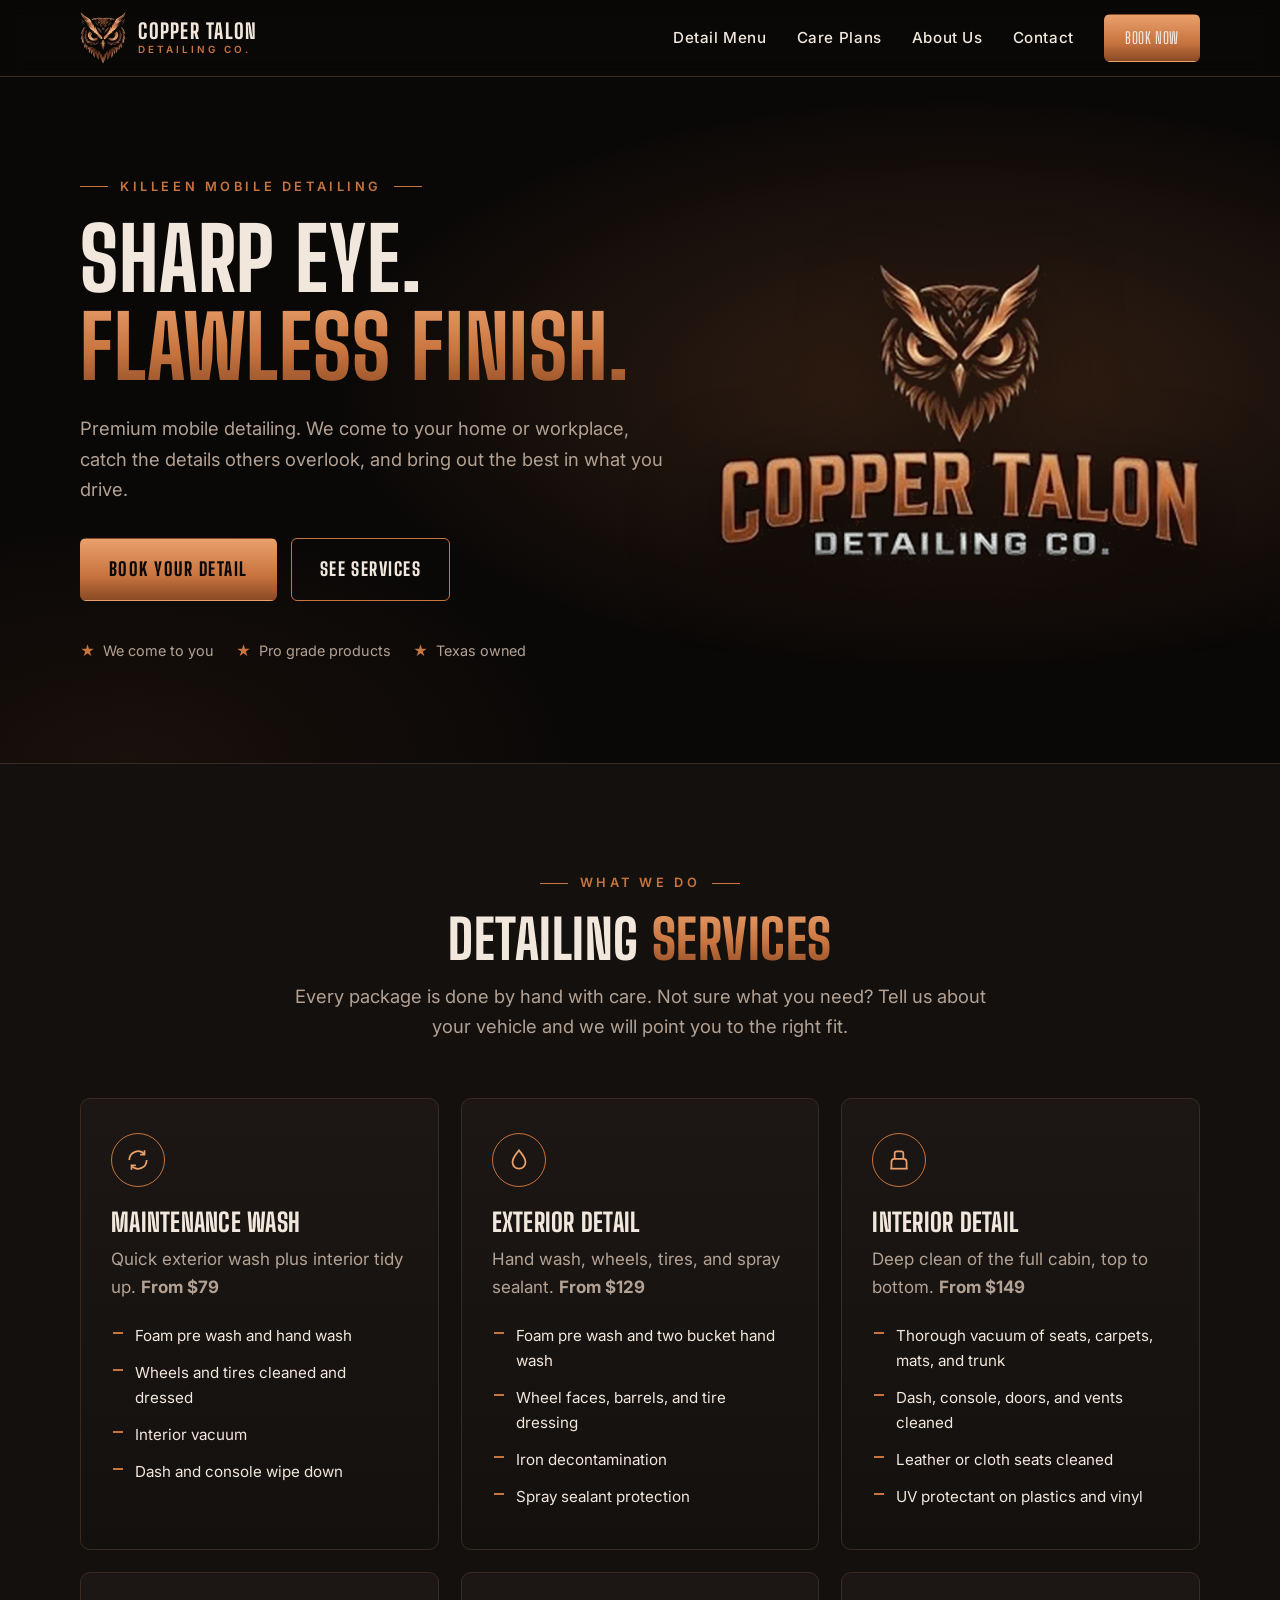
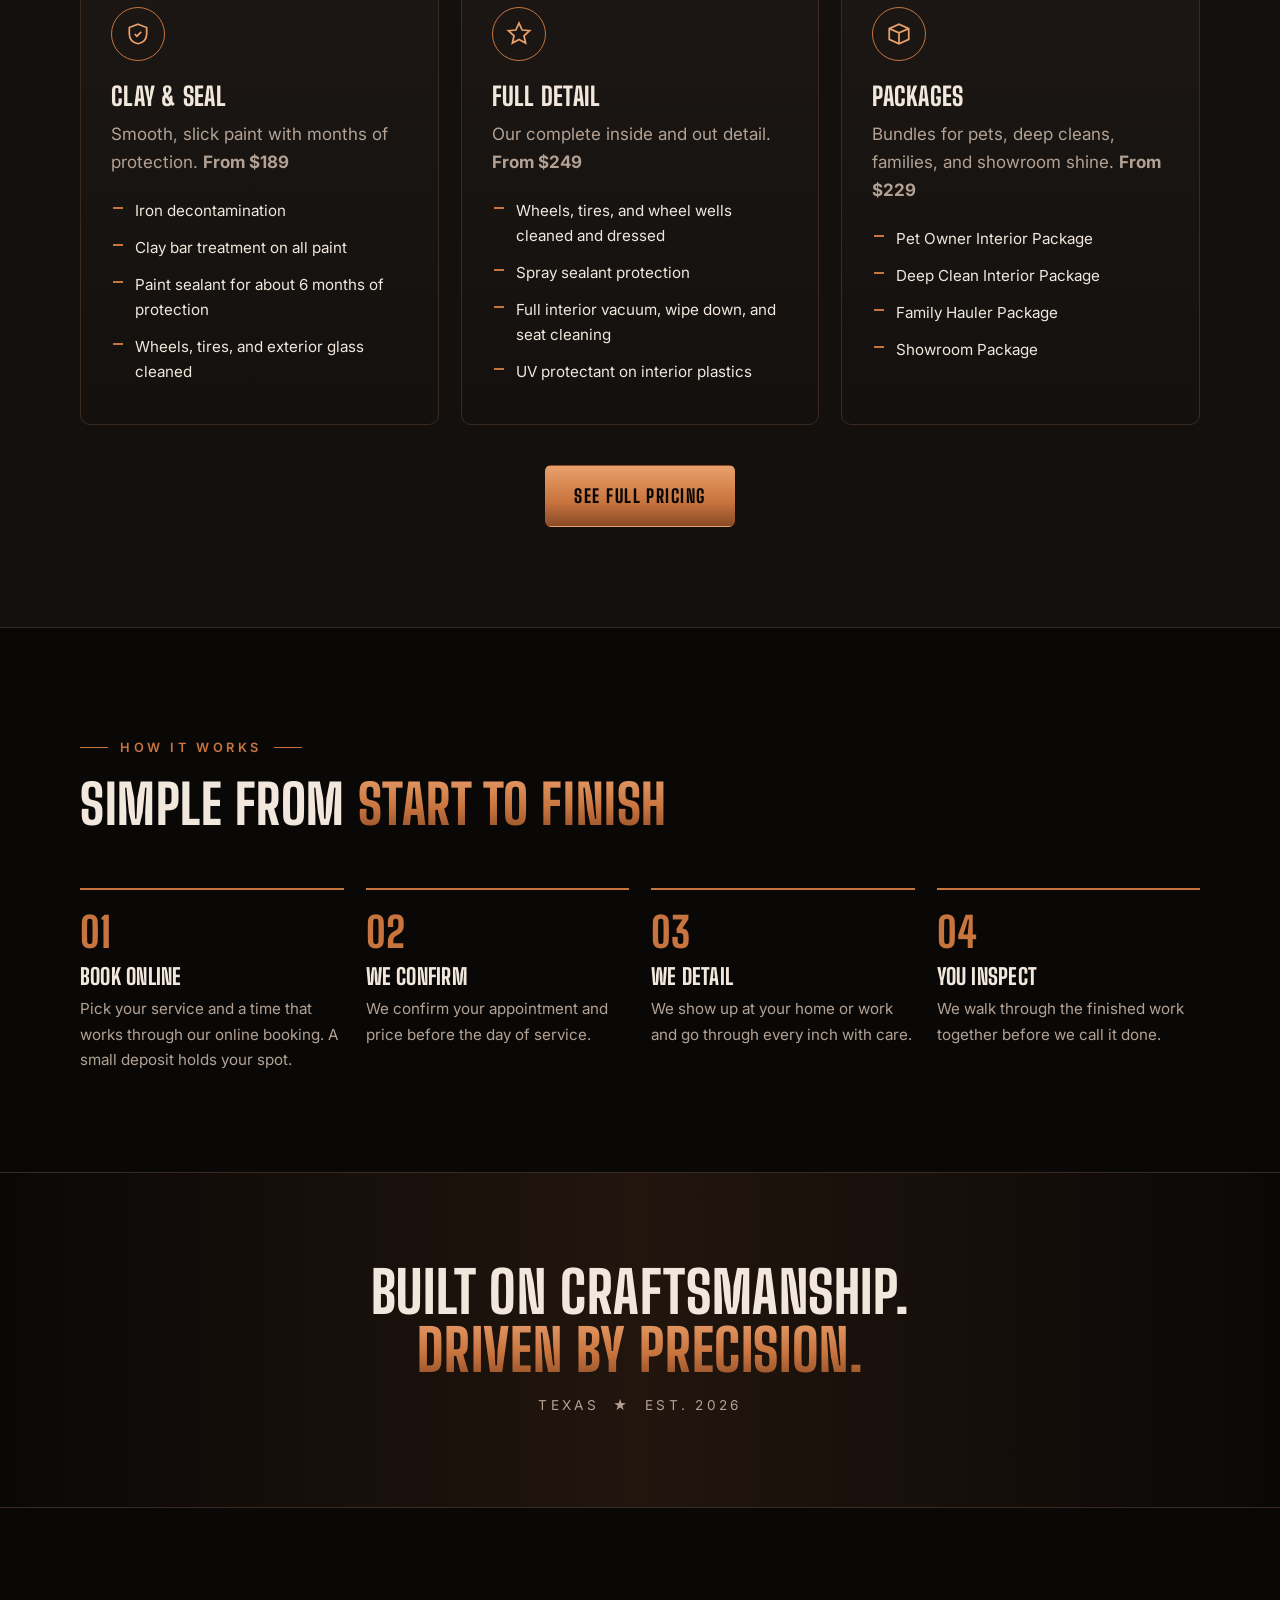
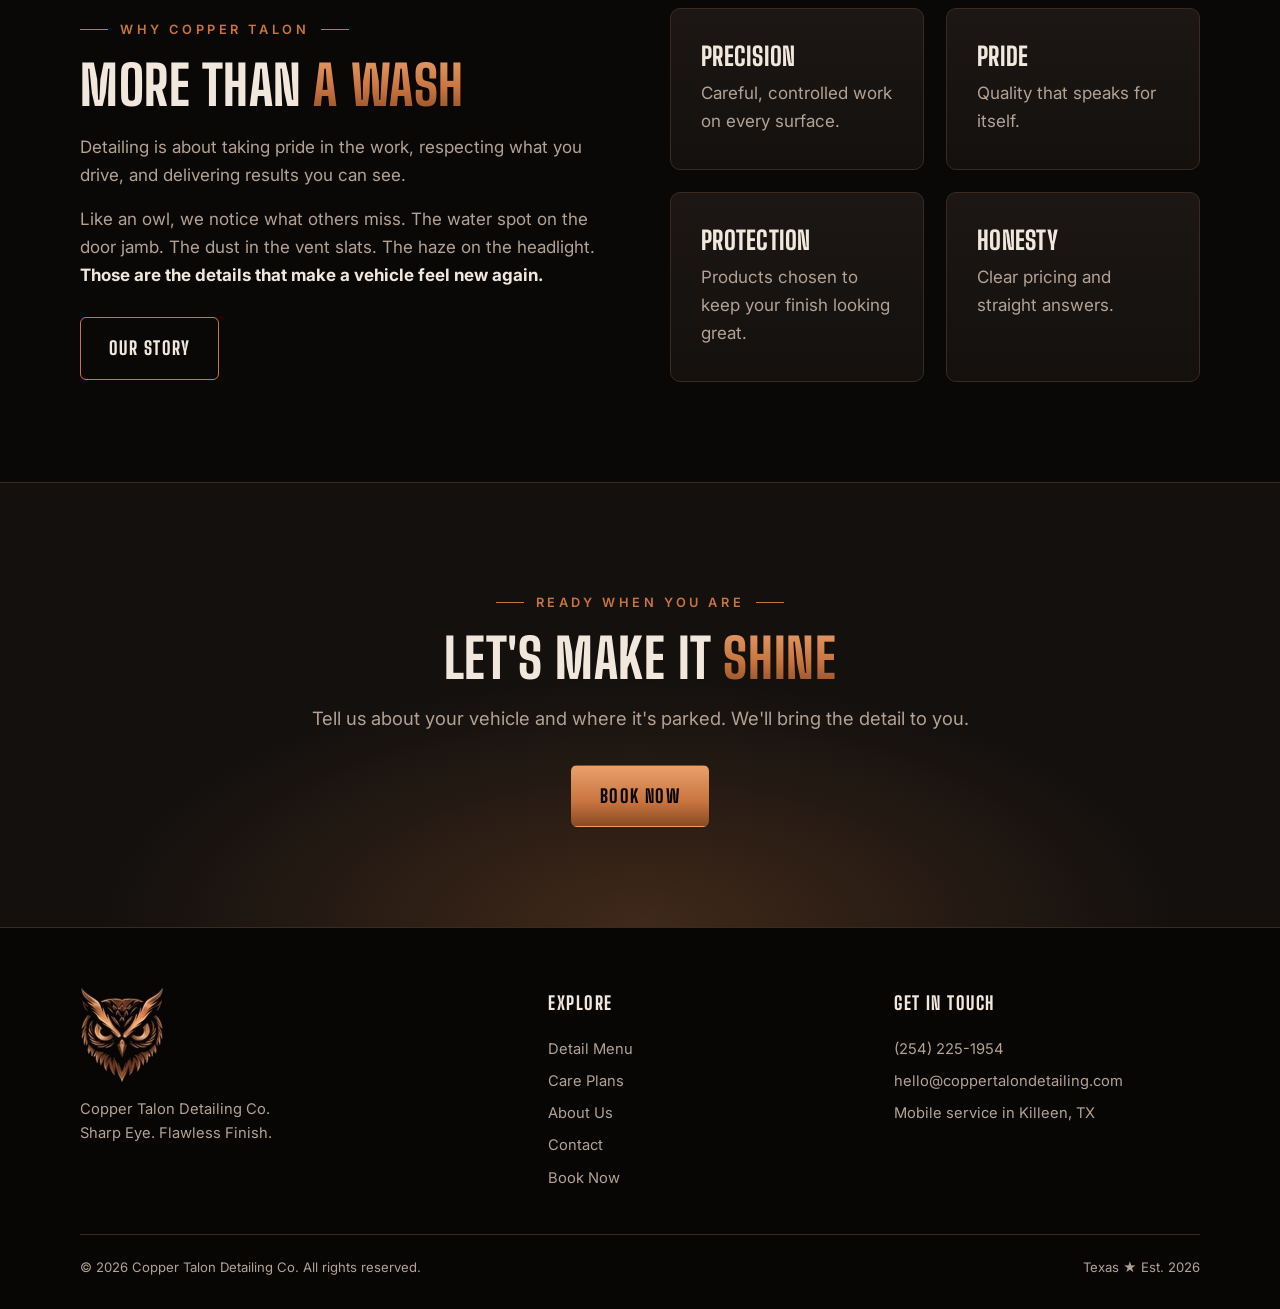
==== commit 6aae1ab8: "Restructure nav into Detail Menu and Care Plans New nav on every page: Detail Menu, Care Plans, Abou" ====
--- a/index.html
+++ b/index.html
@@ -26,10 +26,8 @@
       <span>COPPER TALON<small>DETAILING CO.</small></span>
     </a>
     <nav class="nav" id="nav">
-      <a href="index.html" aria-current="page">Home</a>
-      <a href="pricing.html">Pricing</a>
-      <a href="packages.html">Packages</a>
-      <a href="memberships.html">Memberships</a>
+      <a href="pricing.html">Detail Menu</a>
+      <a href="care-plans.html">Care Plans</a>
       <a href="about.html">About Us</a>
       <a href="contact.html">Contact</a>
       <a href="book.html" class="btn btn-copper">Book Now</a>
@@ -234,13 +232,11 @@
       <div>
         <h4>Explore</h4>
         <ul>
-          <li><a href="index.html">Home</a></li>
-          <li><a href="pricing.html">Services &amp; Pricing</a></li>
-          <li><a href="packages.html">Packages</a></li>
-          <li><a href="memberships.html">Memberships</a></li>
+          <li><a href="pricing.html">Detail Menu</a></li>
+          <li><a href="care-plans.html">Care Plans</a></li>
           <li><a href="about.html">About Us</a></li>
+          <li><a href="contact.html">Contact</a></li>
           <li><a href="book.html">Book Now</a></li>
-          <li><a href="contact.html">Contact</a></li>
         </ul>
       </div>
       <div>
--- a/css/style.css
+++ b/css/style.css
@@ -275,8 +275,8 @@
   .footer-grid { grid-template-columns: 1fr 1fr; }
   .footer-brand { grid-column: 1 / -1; }
 }
-/* Tap menu below 1000px so seven nav links never crowd the logo */
-@media (max-width: 1000px) {
+/* Tap menu below 900px so the nav links never crowd the logo */
+@media (max-width: 900px) {
   .nav-toggle { display: block; }
   .nav {
     position: absolute; top: 76px; left: 0; right: 0;
@@ -345,3 +345,21 @@
 .pick-banner { margin-bottom: 18px; padding: 14px 18px; border: 1px solid var(--copper); border-radius: var(--radius); background: rgba(200,116,63,.1); color: var(--cream); }
 .pick-banner[hidden] { display: none; }
 .pick-banner a { margin-left: 6px; white-space: nowrap; }
+
+/* Cross link banner (Detail Menu and Care Plans) */
+#packages { scroll-margin-top: 76px; }
+.cross-section { padding: 0 0 100px; }
+.alt + .cross-section { padding-top: 60px; background: var(--coal); border-bottom: 1px solid var(--line); }
+.cross-banner {
+  display: flex; align-items: center; justify-content: space-between; gap: 28px;
+  padding: 32px 36px; border: 1px solid var(--copper); border-radius: var(--radius);
+  background: linear-gradient(90deg, rgba(200,116,63,.14), rgba(200,116,63,.04));
+}
+.cross-banner h2 { font-size: clamp(1.8rem, 3.4vw, 2.4rem); margin-bottom: 6px; }
+.cross-banner p { color: var(--muted); max-width: 56ch; }
+.cross-banner .btn { flex-shrink: 0; }
+@media (max-width: 760px) {
+  .cross-section { padding-bottom: 70px; }
+  .cross-banner { flex-direction: column; align-items: flex-start; padding: 26px 20px; }
+  .cross-banner .btn { width: 100%; }
+}
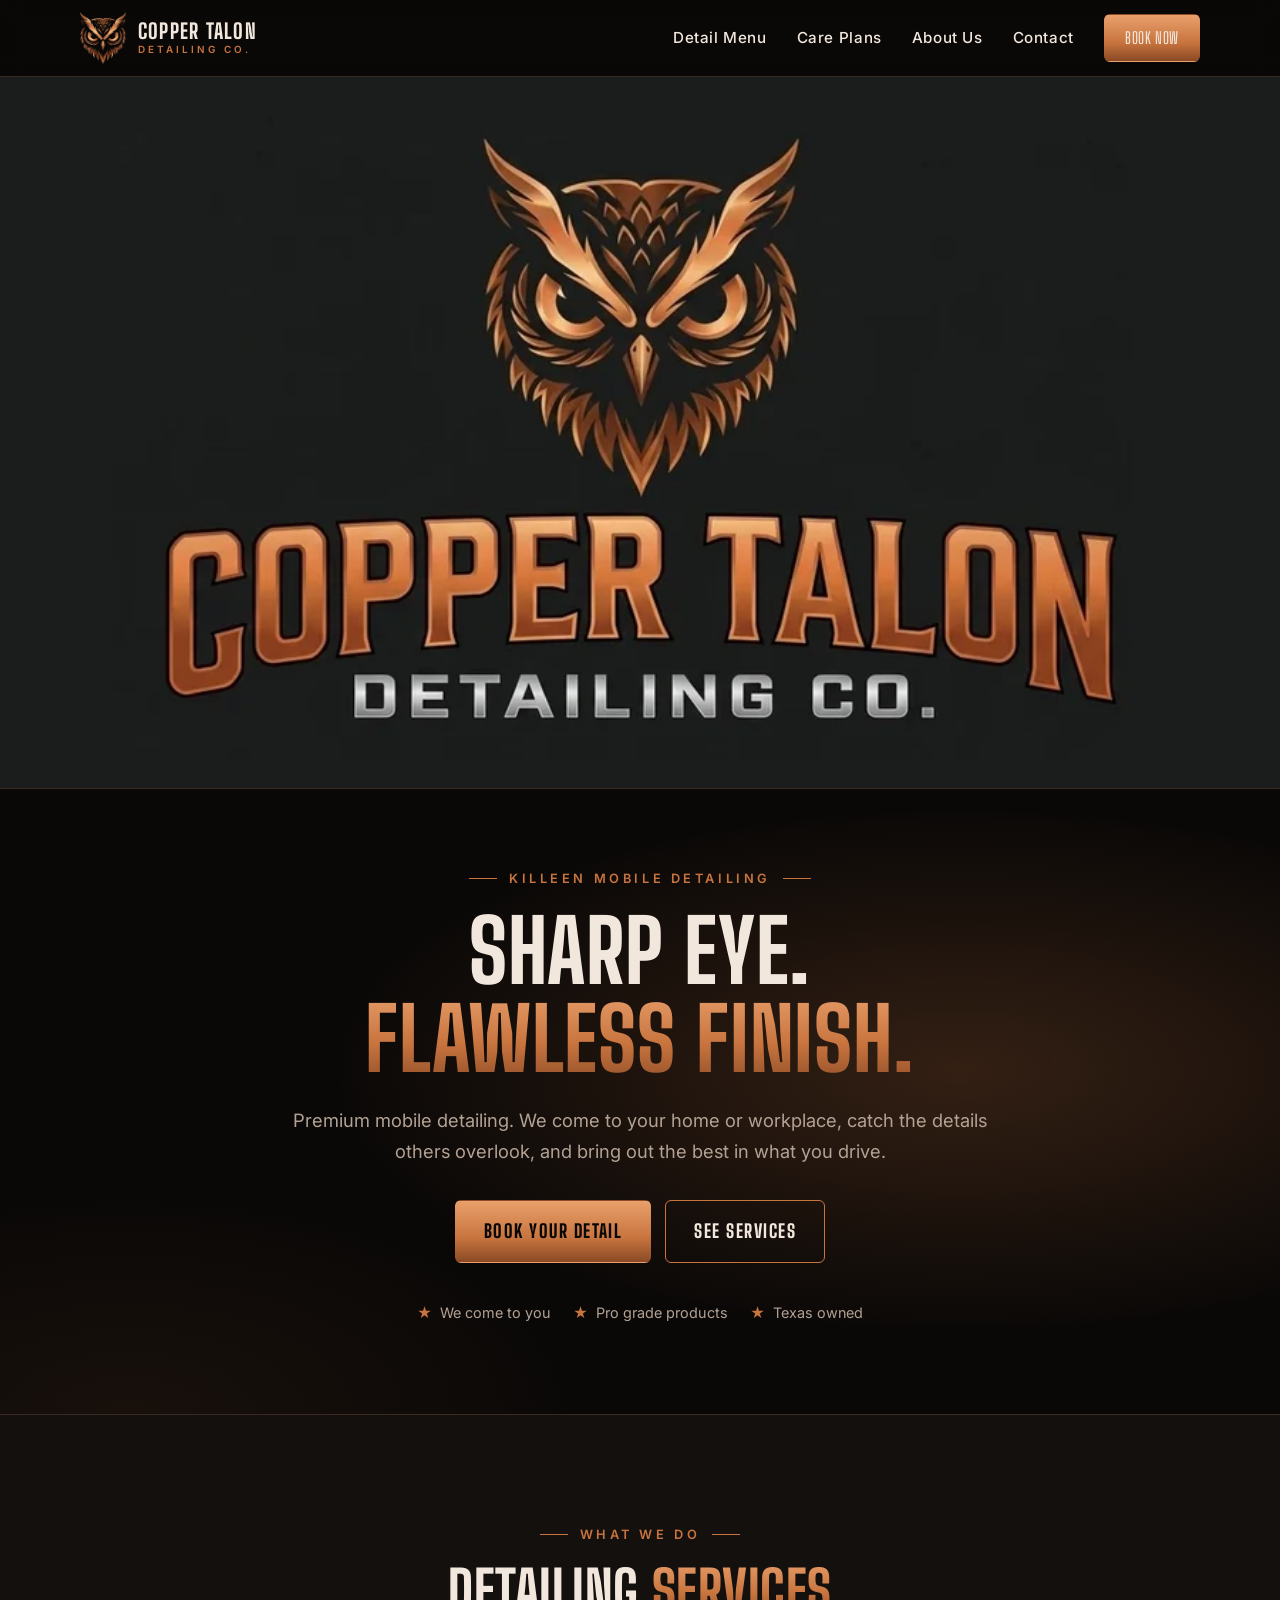
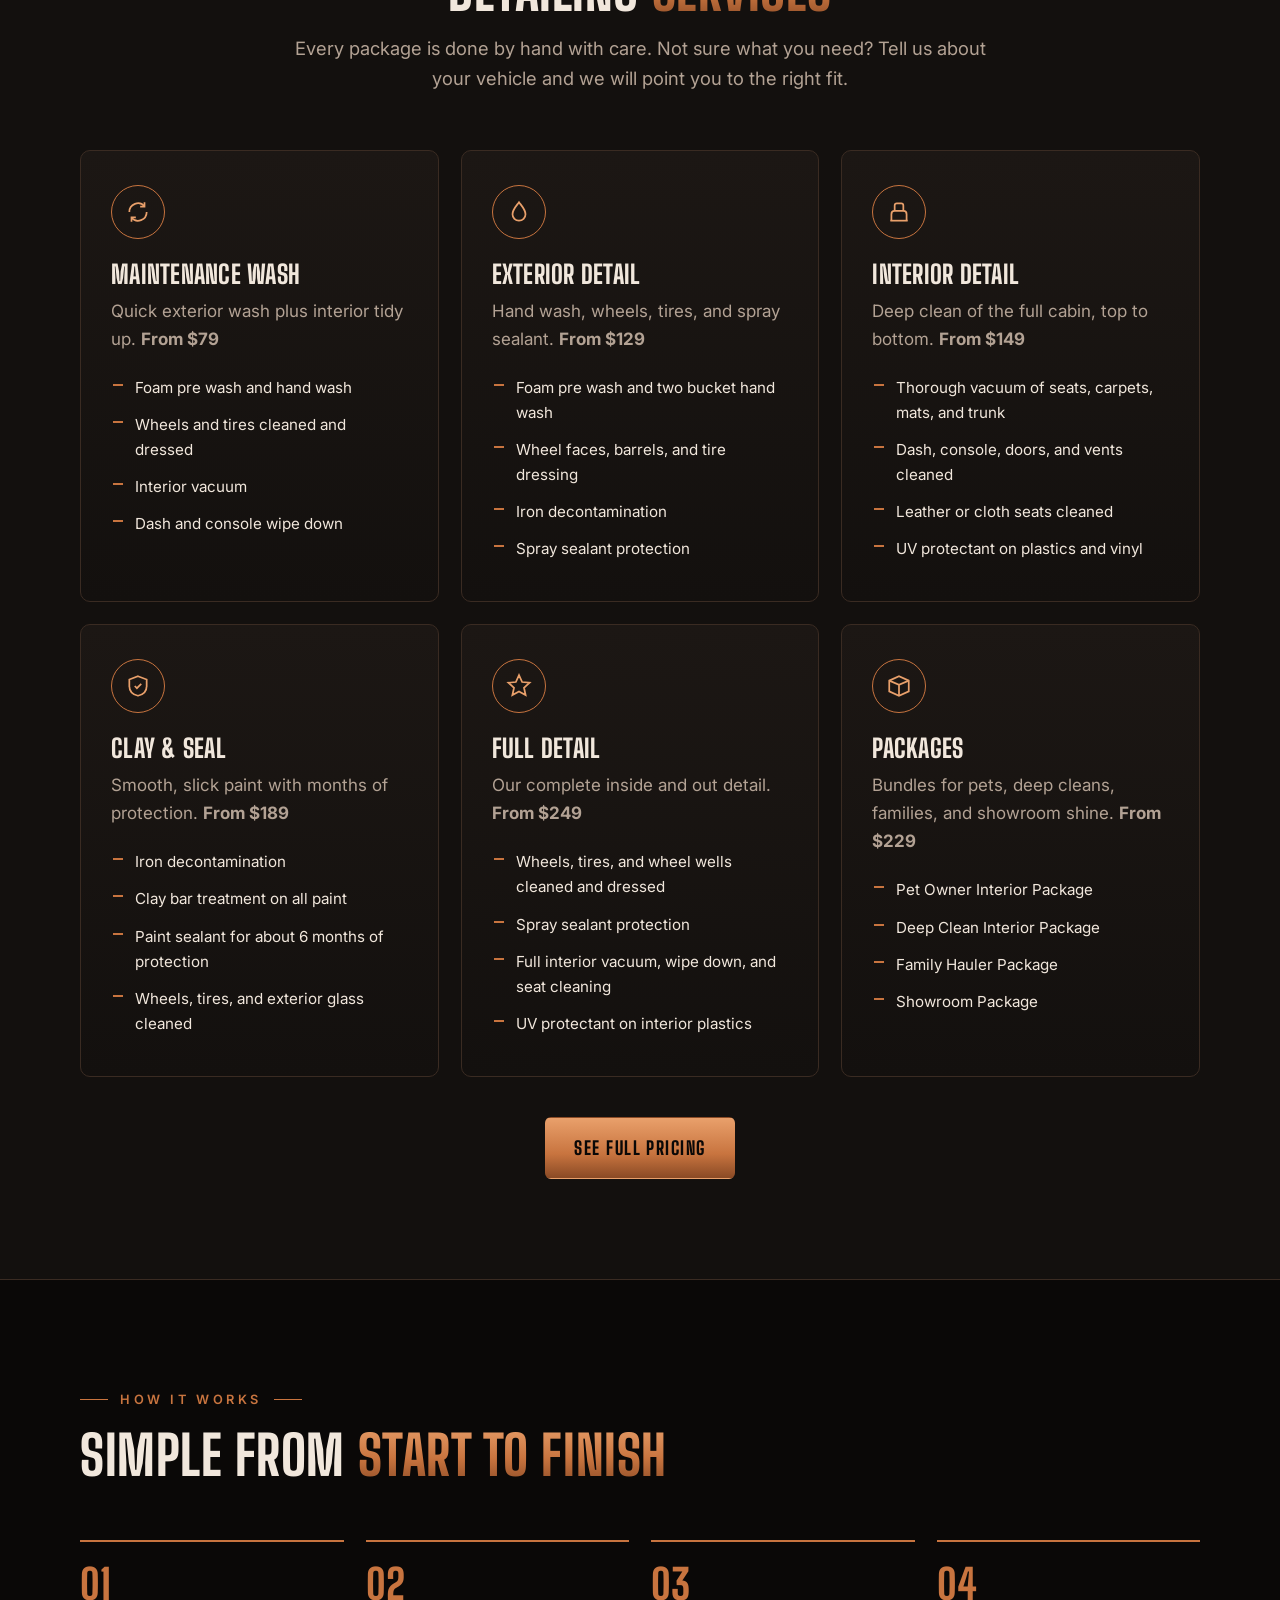
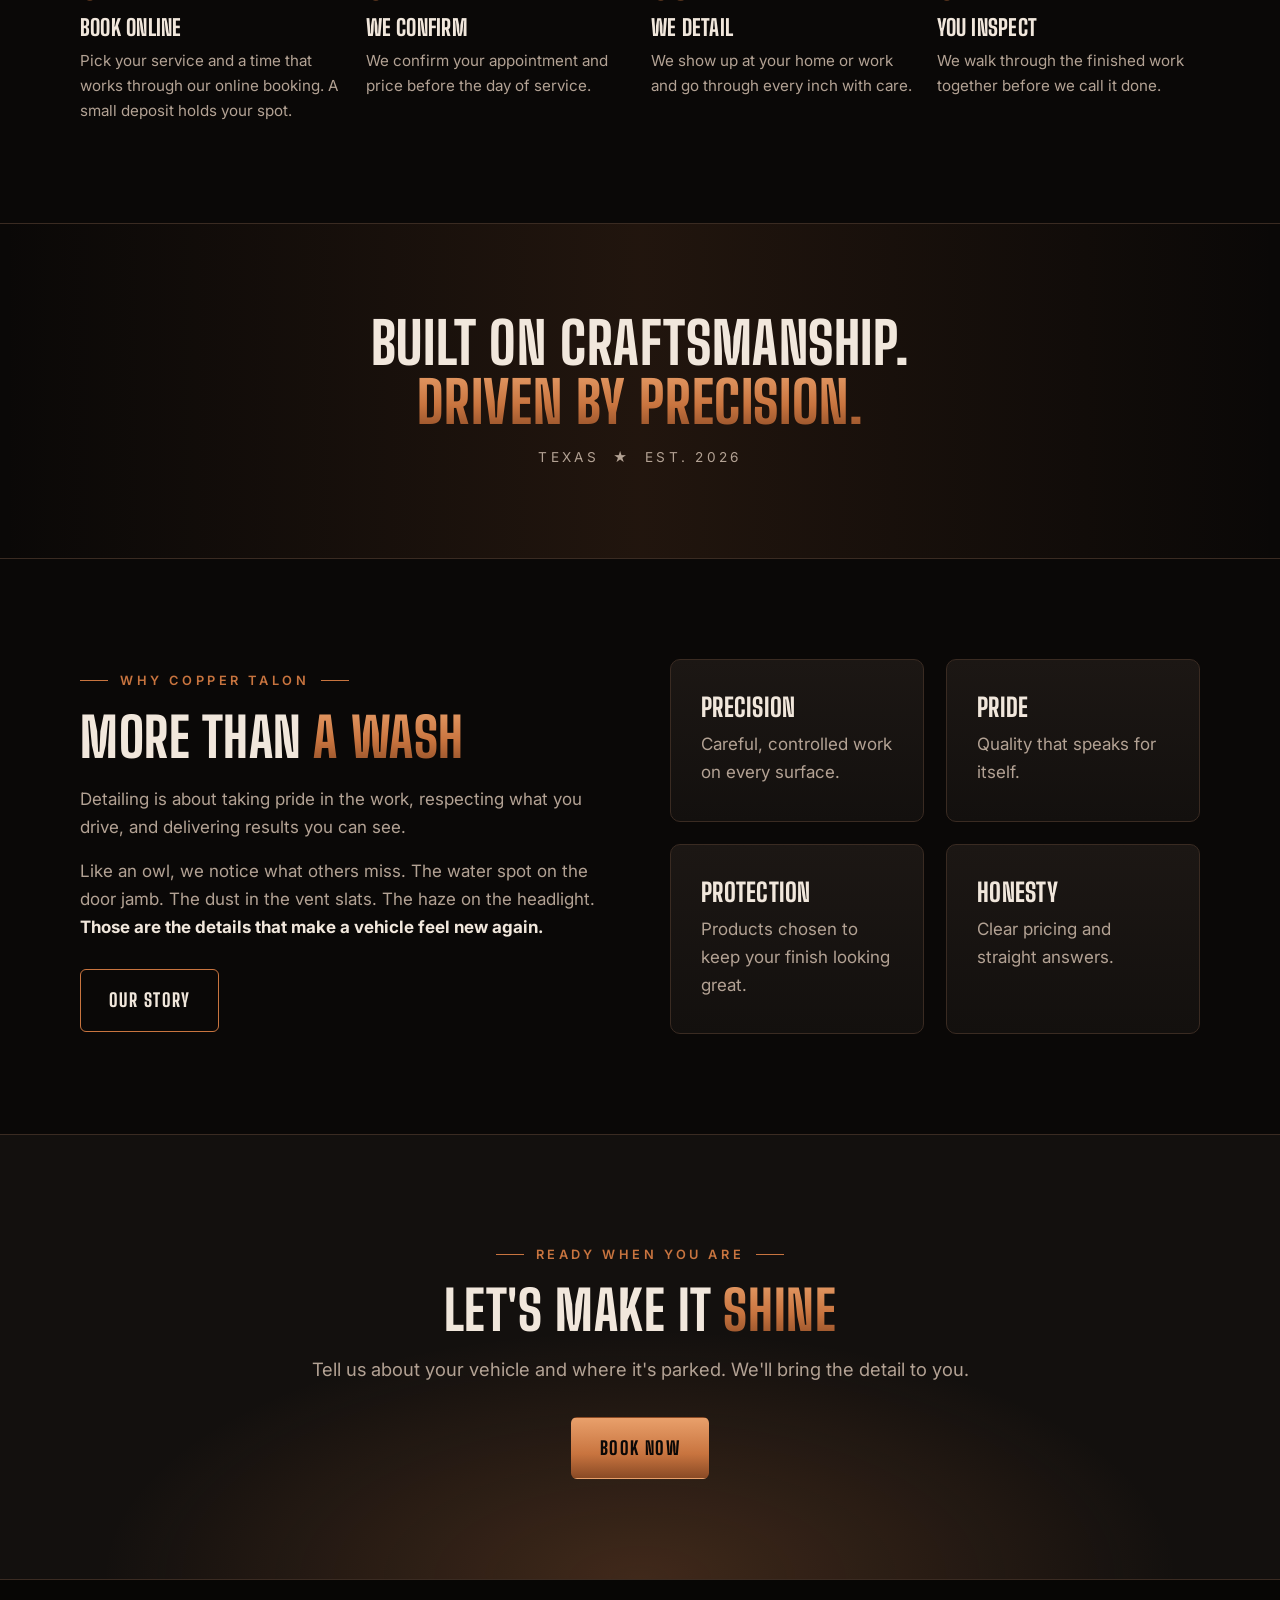
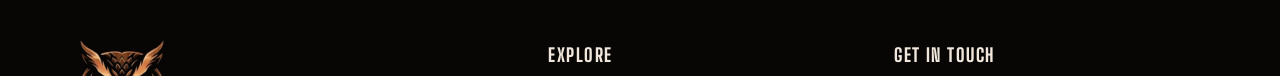
==== commit bcc3cb59: "Update logos, favicons, and add home page banner Swap in the new high resolution owl icon (header, f" ====
--- a/index.html
+++ b/index.html
@@ -9,6 +9,7 @@
 <meta property="og:description" content="Sharp Eye. Flawless Finish. Professional auto detailing in Texas.">
 <meta property="og:image" content="assets/og-image.jpg">
 <meta name="theme-color" content="#0a0807">
+<link rel="icon" href="favicon.ico" sizes="any">
 <link rel="icon" type="image/png" sizes="32x32" href="assets/favicon-32.png">
 <link rel="icon" type="image/png" sizes="16x16" href="assets/favicon-16.png">
 <link rel="apple-touch-icon" href="assets/apple-touch-icon.png">
@@ -40,25 +41,29 @@
 
 <main>
 
+  <!-- Hero banner -->
+  <div class="hero-banner">
+    <picture>
+      <source media="(min-width: 1501px)" srcset="assets/hero-banner-2000.webp">
+      <source media="(min-width: 701px)" srcset="assets/hero-banner-1500.webp">
+      <img src="assets/hero-banner-900.webp" alt="Copper Talon Detailing Co. logo: a copper owl above the company name" width="900" height="500" fetchpriority="high">
+    </picture>
+  </div>
+
   <!-- Hero -->
-  <section class="hero">
-    <div class="wrap hero-grid">
-      <div>
-        <div class="eyebrow">Killeen Mobile Detailing</div>
-        <h1>Sharp Eye.<br><span class="copper-text">Flawless Finish.</span></h1>
-        <p class="lead">Premium mobile detailing. We come to your home or workplace, catch the details others overlook, and bring out the best in what you drive.</p>
-        <div class="hero-actions">
-          <a href="book.html" class="btn btn-copper">Book Your Detail</a>
-          <a href="#services" class="btn btn-ghost">See Services</a>
-        </div>
-        <div class="trust">
-          <span>We come to you</span>
-          <span>Pro grade products</span>
-          <span>Texas owned</span>
-        </div>
-      </div>
-      <div class="hero-logo">
-        <img src="assets/logo-horizontal.webp" alt="Copper Talon Detailing Co. logo" width="562" height="353" fetchpriority="high">
+  <section class="hero hero-centered">
+    <div class="wrap">
+      <div class="eyebrow">Killeen Mobile Detailing</div>
+      <h1>Sharp Eye.<br><span class="copper-text">Flawless Finish.</span></h1>
+      <p class="lead">Premium mobile detailing. We come to your home or workplace, catch the details others overlook, and bring out the best in what you drive.</p>
+      <div class="hero-actions">
+        <a href="book.html" class="btn btn-copper">Book Your Detail</a>
+        <a href="#services" class="btn btn-ghost">See Services</a>
+      </div>
+      <div class="trust">
+        <span>We come to you</span>
+        <span>Pro grade products</span>
+        <span>Texas owned</span>
       </div>
     </div>
   </section>
@@ -226,7 +231,7 @@
   <div class="wrap">
     <div class="footer-grid">
       <div class="footer-brand">
-        <img src="assets/logo-icon.webp" alt="Copper Talon owl icon" width="84" height="94" loading="lazy">
+        <img src="assets/logo-icon.webp" alt="Copper Talon owl icon" width="84" height="95" loading="lazy">
         <p>Copper Talon Detailing Co.<br>Sharp Eye. Flawless Finish.</p>
       </div>
       <div>
--- a/css/style.css
+++ b/css/style.css
@@ -116,15 +116,19 @@
     radial-gradient(ellipse 50% 50% at 10% 100%, rgba(200, 116, 63, 0.08), transparent 70%),
     var(--black);
 }
-.hero-grid { display: grid; grid-template-columns: 1.1fr 0.9fr; gap: 50px; align-items: center; }
 .hero h1 { margin-bottom: 22px; }
 .hero .lead { margin-bottom: 34px; }
 .hero-actions { display: flex; flex-wrap: wrap; gap: 14px; }
-.hero-logo { position: relative; }
-.hero-logo img { width: 100%; max-width: 560px; margin: 0 auto; filter: drop-shadow(0 20px 40px rgba(0,0,0,.6)); }
 .trust { display: flex; flex-wrap: wrap; gap: 22px; margin-top: 38px; color: var(--muted); font-size: 0.9rem; }
 .trust span { display: inline-flex; align-items: center; gap: 8px; }
 .trust span::before { content: "★"; color: var(--copper); }
+
+/* Home banner (logo artwork on its own dark background) */
+.hero-banner { position: relative; background: #1b1d1c; border-bottom: 1px solid var(--line); }
+.hero-banner img { display: block; width: 100%; max-width: 2000px; height: auto; margin: 0 auto; }
+.hero-centered { text-align: center; padding: 70px 0 90px; }
+.hero-centered .lead { margin: 0 auto 34px; }
+.hero-centered .hero-actions, .hero-centered .trust { justify-content: center; }
 
 /* Sections */
 section { padding: 100px 0; }
@@ -267,9 +271,7 @@
 
 /* Responsive */
 @media (max-width: 960px) {
-  .hero-grid, .split, .contact-grid { grid-template-columns: 1fr; }
-  .hero-logo { order: -1; }
-  .hero-logo img { max-width: 340px; }
+  .split, .contact-grid { grid-template-columns: 1fr; }
   .grid-3 { grid-template-columns: 1fr 1fr; }
   .steps { grid-template-columns: 1fr 1fr; }
   .footer-grid { grid-template-columns: 1fr 1fr; }
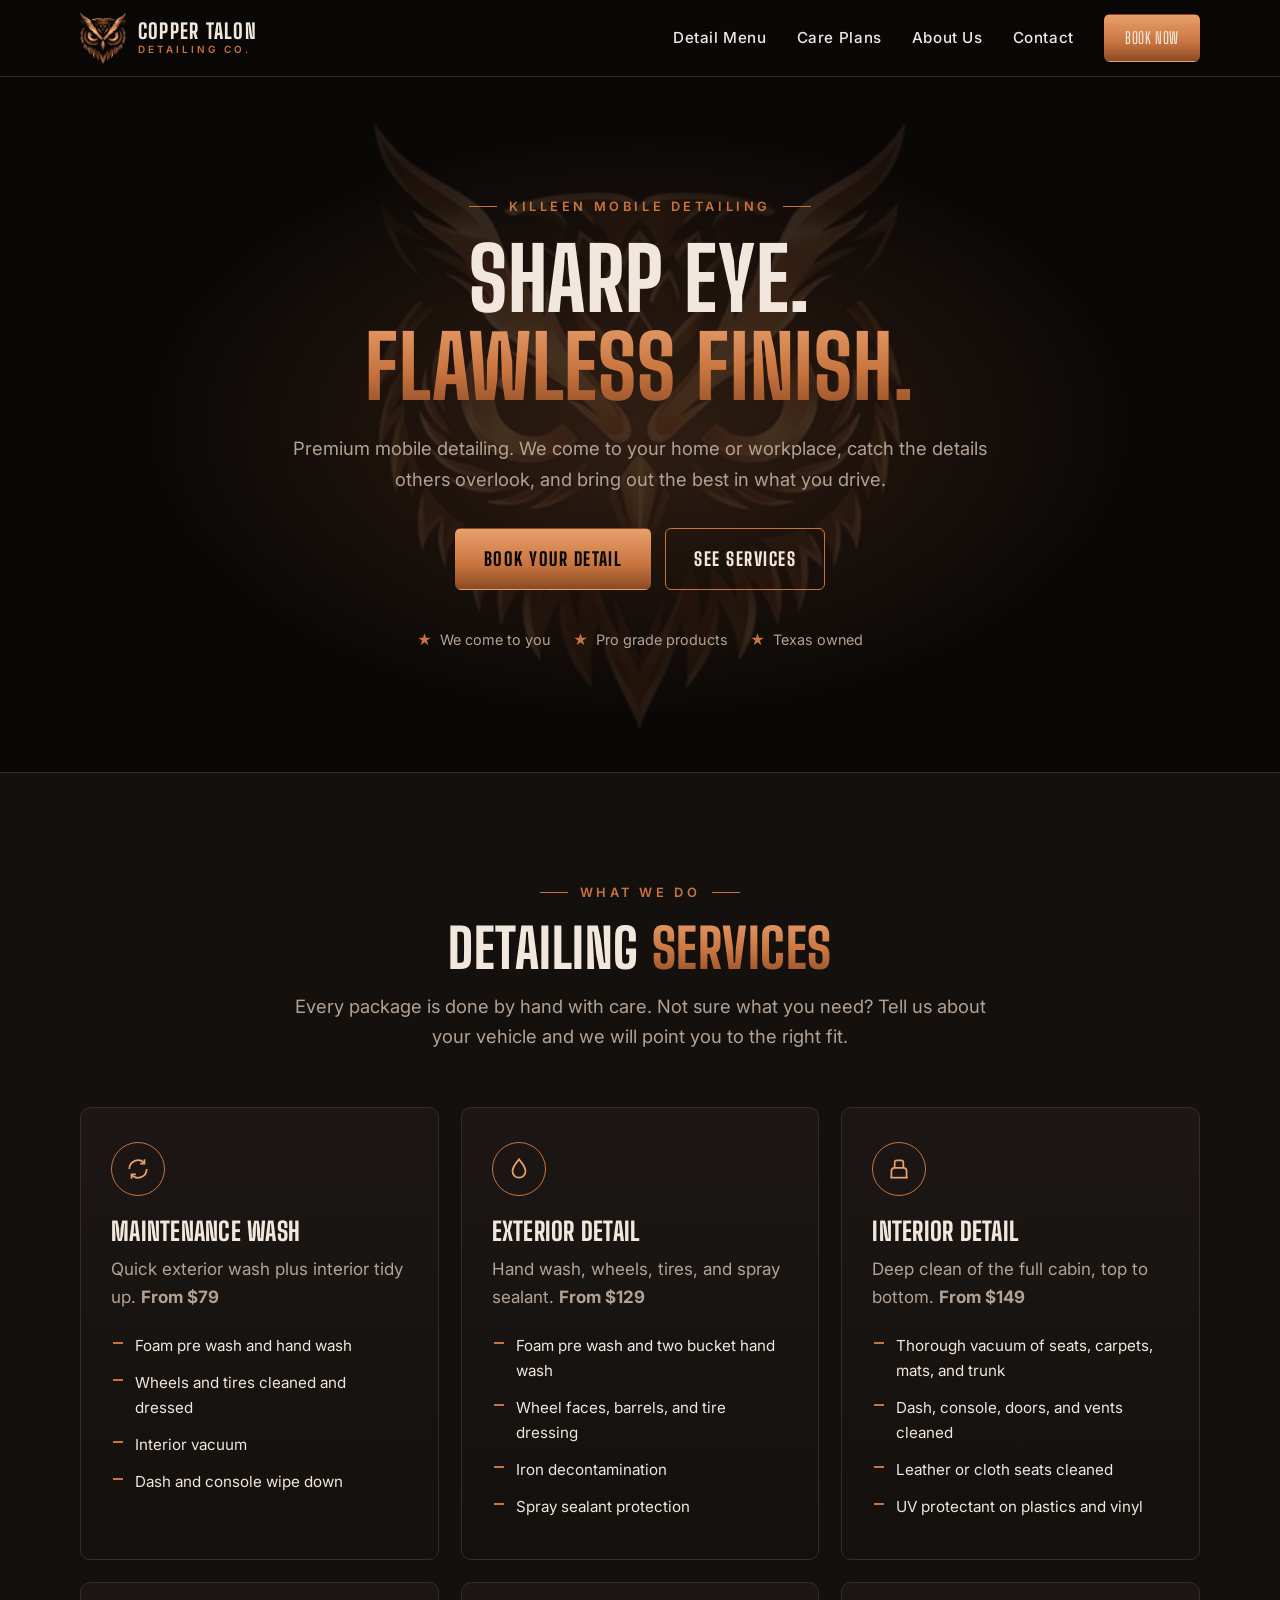
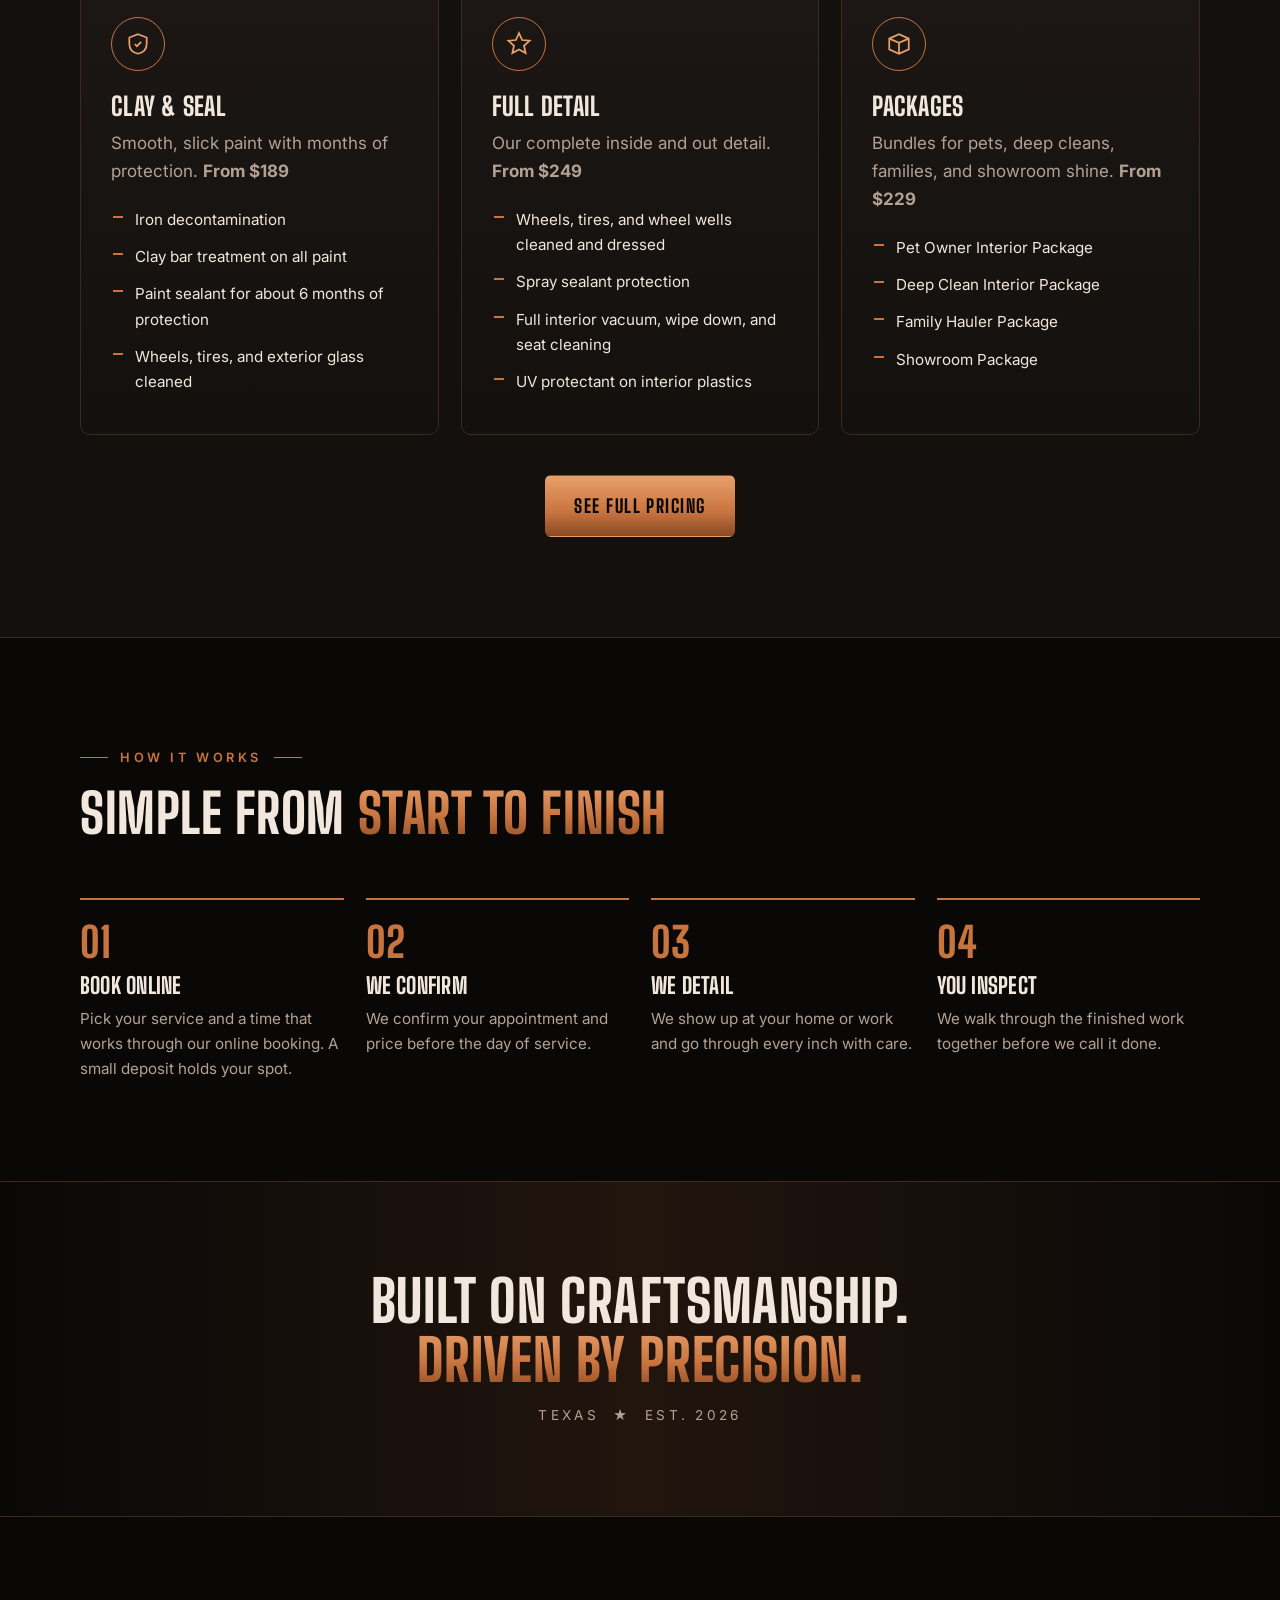
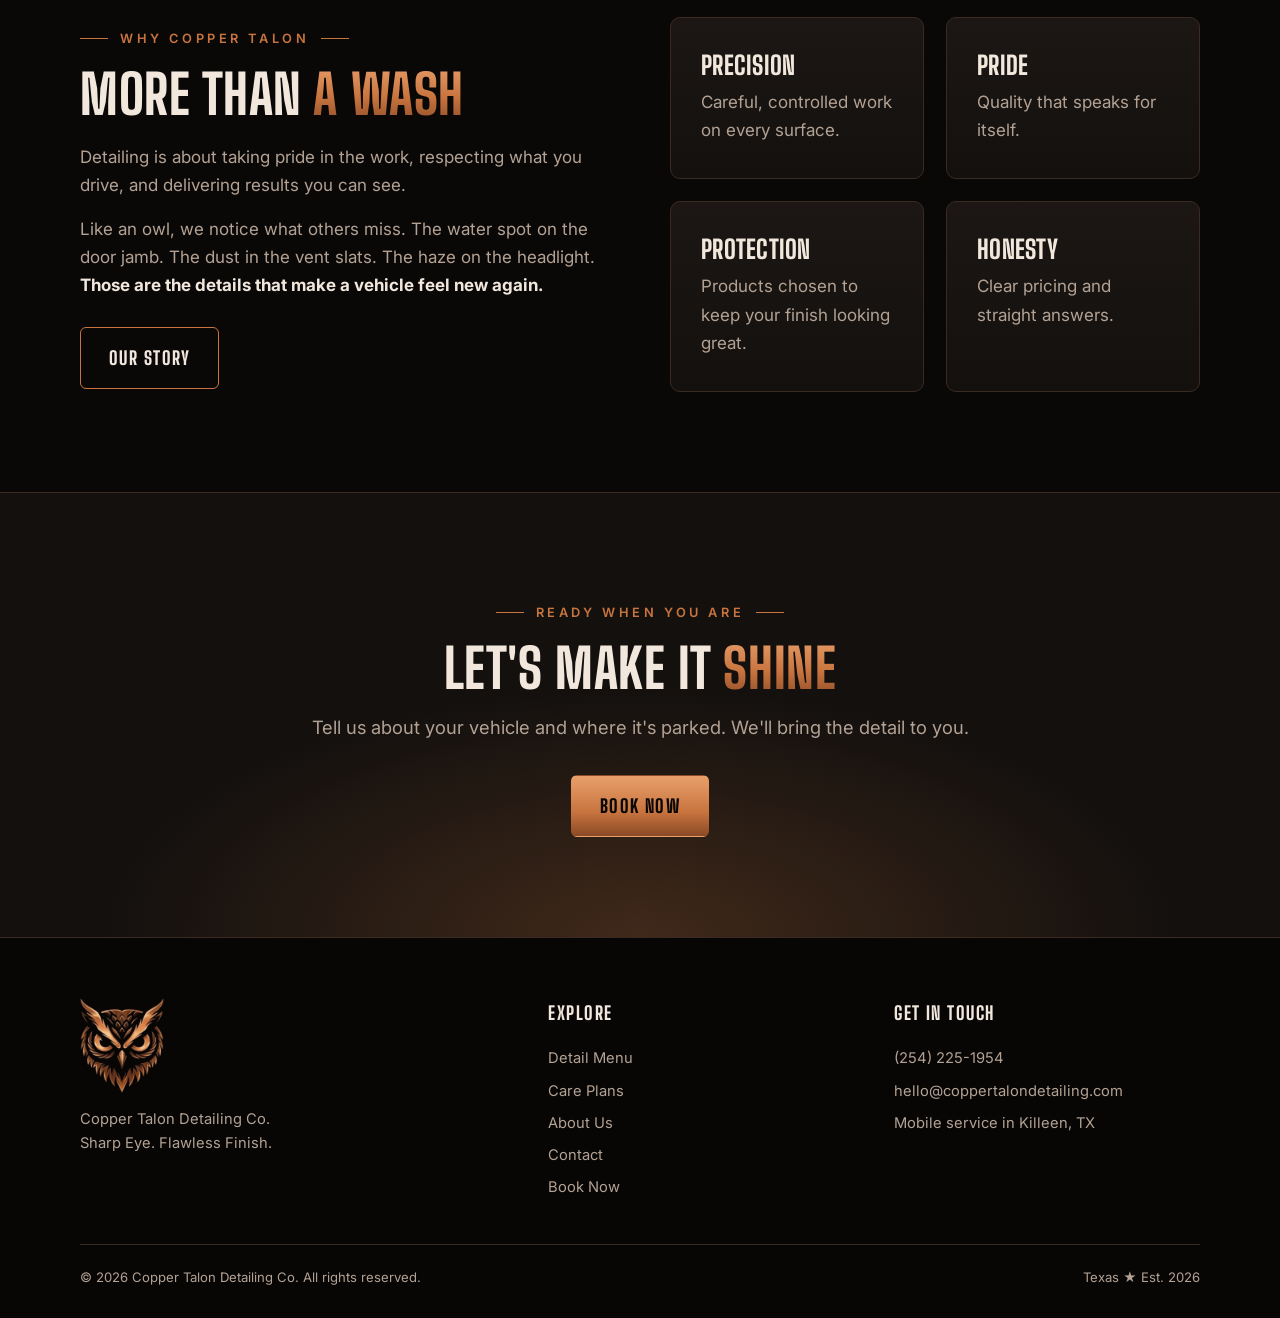
==== commit c0c00fcd: "Replace home banner with owl watermark behind the headline Drop the full width banner and its images" ====
--- a/index.html
+++ b/index.html
@@ -41,17 +41,8 @@
 
 <main>
 
-  <!-- Hero banner -->
-  <div class="hero-banner">
-    <picture>
-      <source media="(min-width: 1501px)" srcset="assets/hero-banner-2000.webp">
-      <source media="(min-width: 701px)" srcset="assets/hero-banner-1500.webp">
-      <img src="assets/hero-banner-900.webp" alt="Copper Talon Detailing Co. logo: a copper owl above the company name" width="900" height="500" fetchpriority="high">
-    </picture>
-  </div>
-
   <!-- Hero -->
-  <section class="hero hero-centered">
+  <section class="hero hero-centered hero-watermark">
     <div class="wrap">
       <div class="eyebrow">Killeen Mobile Detailing</div>
       <h1>Sharp Eye.<br><span class="copper-text">Flawless Finish.</span></h1>
--- a/css/style.css
+++ b/css/style.css
@@ -123,10 +123,17 @@
 .trust span { display: inline-flex; align-items: center; gap: 8px; }
 .trust span::before { content: "★"; color: var(--copper); }
 
-/* Home banner (logo artwork on its own dark background) */
-.hero-banner { position: relative; background: #1b1d1c; border-bottom: 1px solid var(--line); }
-.hero-banner img { display: block; width: 100%; max-width: 2000px; height: auto; margin: 0 auto; }
-.hero-centered { text-align: center; padding: 70px 0 90px; }
+/* Home hero: owl watermark behind the headline */
+.hero-watermark {
+  isolation: isolate;
+  background: radial-gradient(ellipse 55% 60% at 50% 50%, rgba(200, 116, 63, 0.2), transparent 70%), var(--black);
+}
+.hero-watermark::before {
+  content: ""; position: absolute; inset: 0; z-index: -1;
+  background: url("../assets/logo-icon.webp") center / auto 88% no-repeat;
+  opacity: 0.14; pointer-events: none;
+}
+.hero-centered { text-align: center; padding: 110px 0 120px; }
 .hero-centered .lead { margin: 0 auto 34px; }
 .hero-centered .hero-actions, .hero-centered .trust { justify-content: center; }
 
@@ -365,3 +372,4 @@
   .cross-banner { flex-direction: column; align-items: flex-start; padding: 26px 20px; }
   .cross-banner .btn { width: 100%; }
 }
+@media (max-width: 760px) { .hero-watermark::before { background-size: 92% auto; } .hero-centered { padding: 80px 0 90px; } }
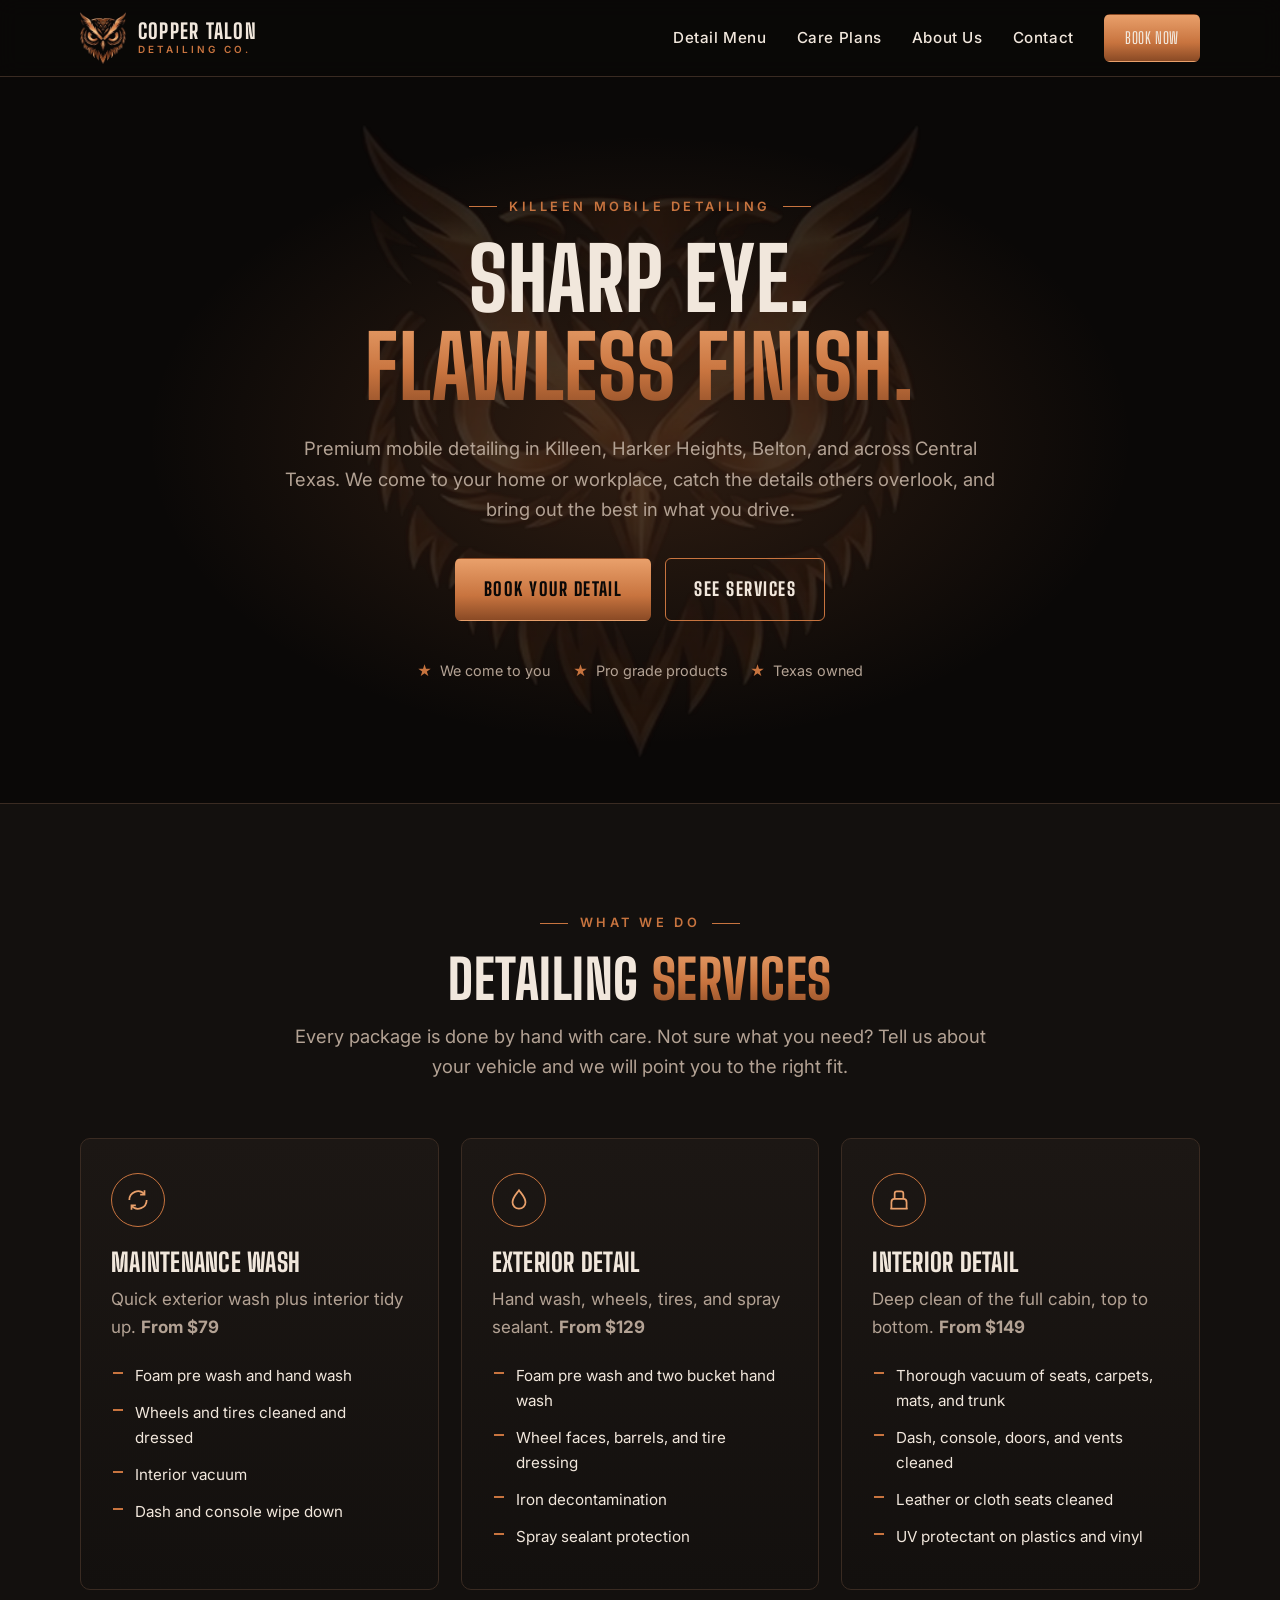
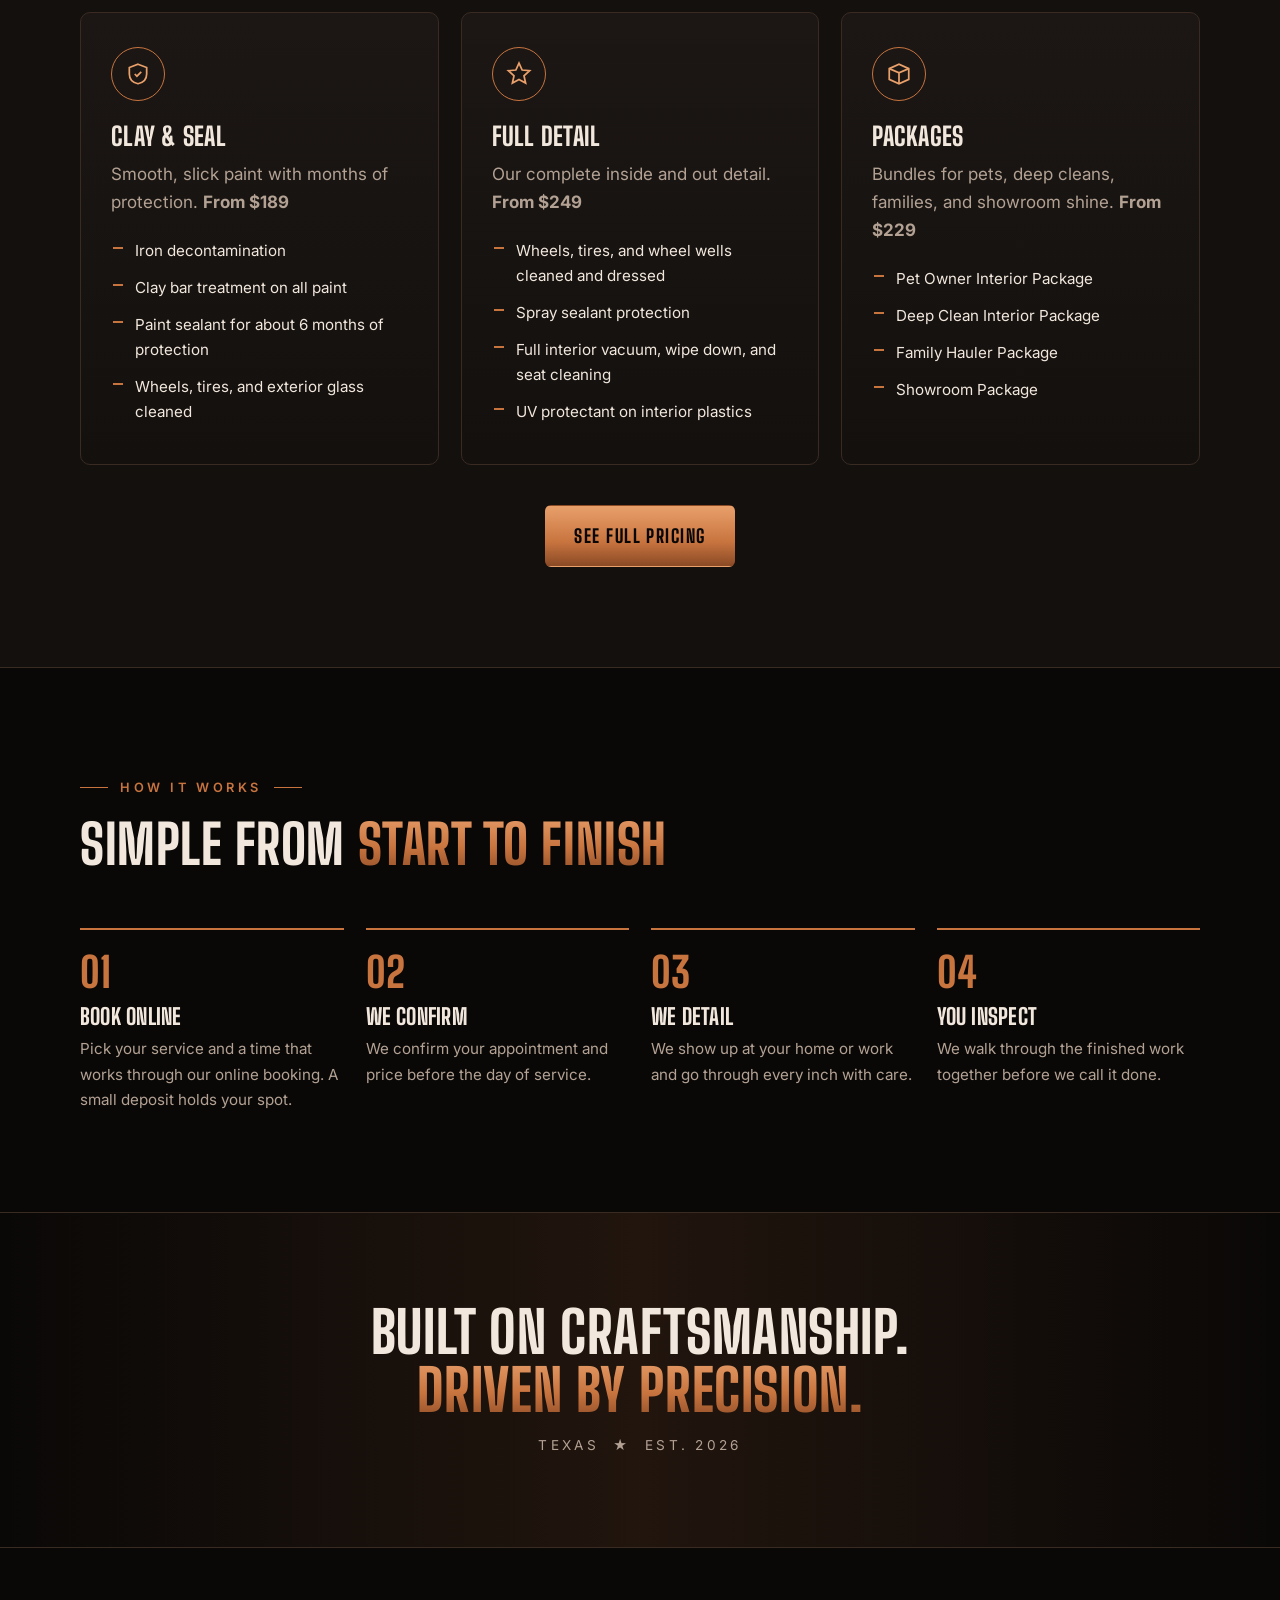
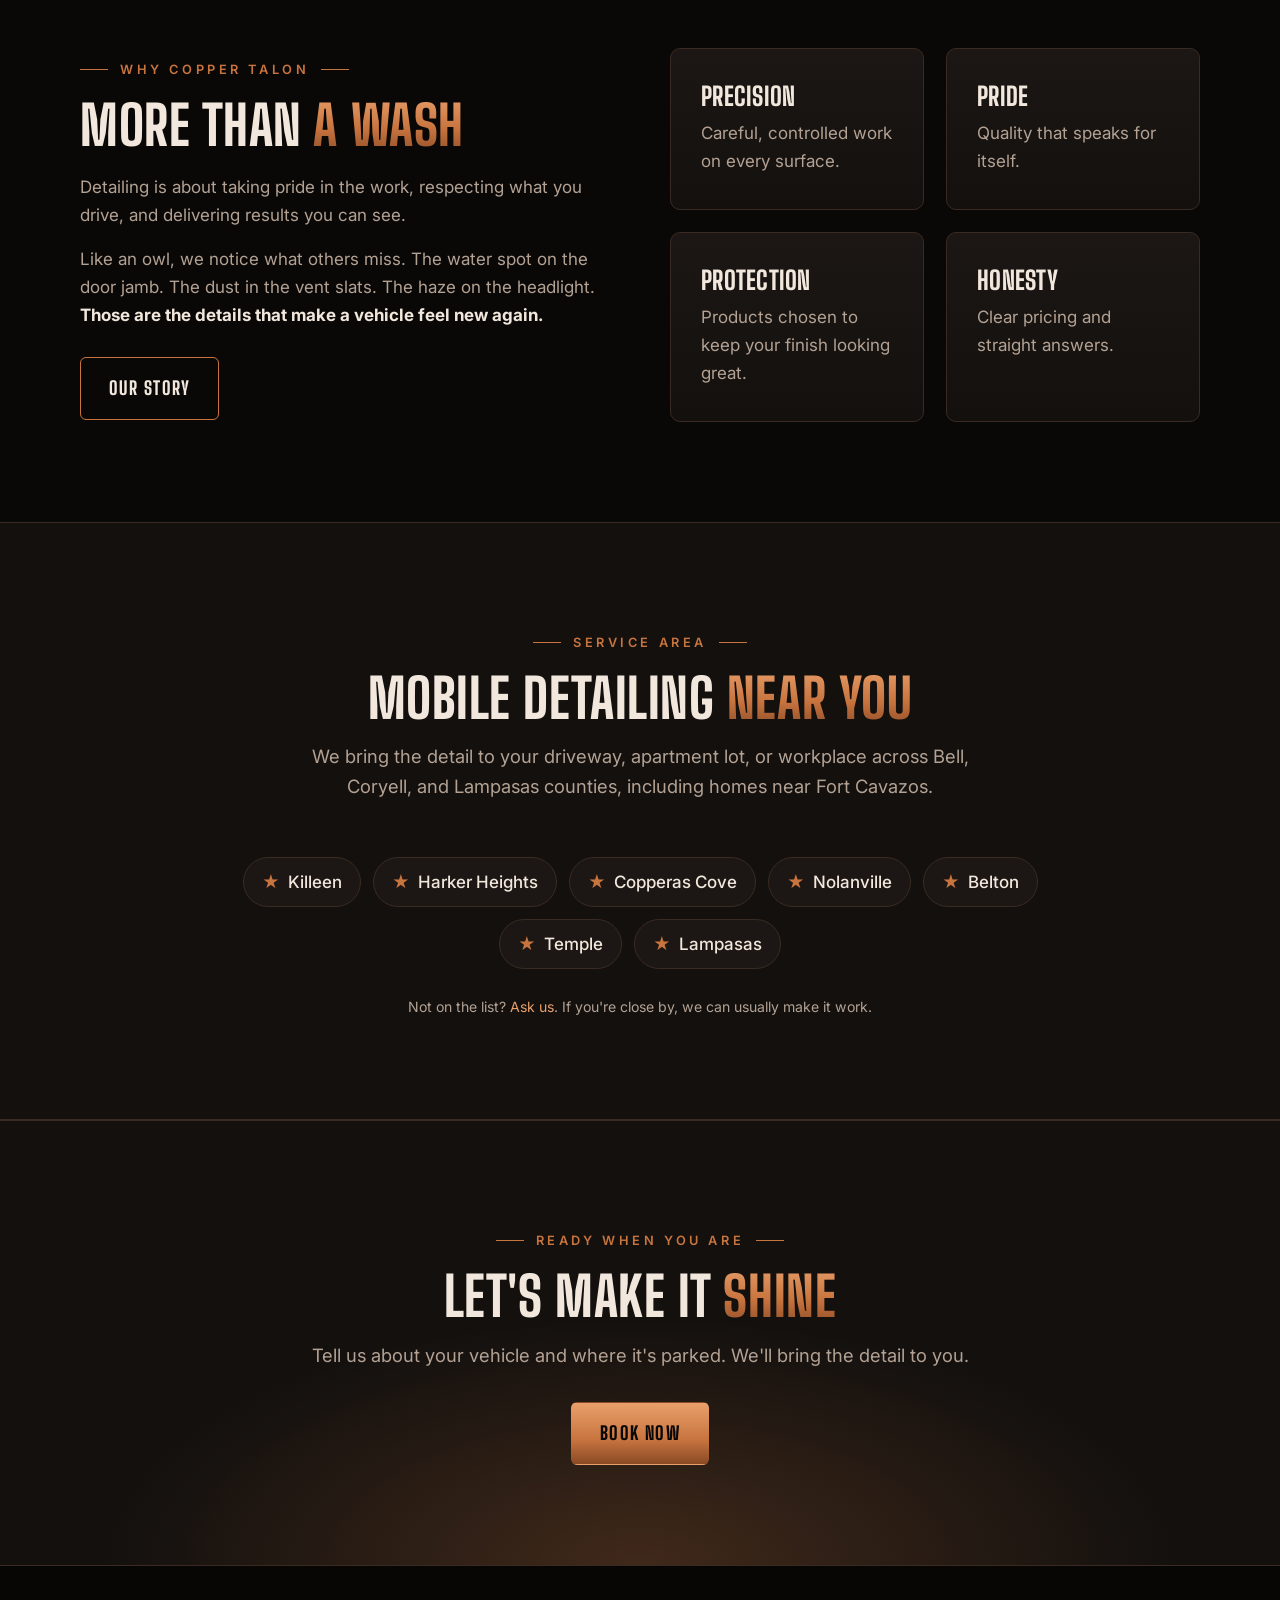
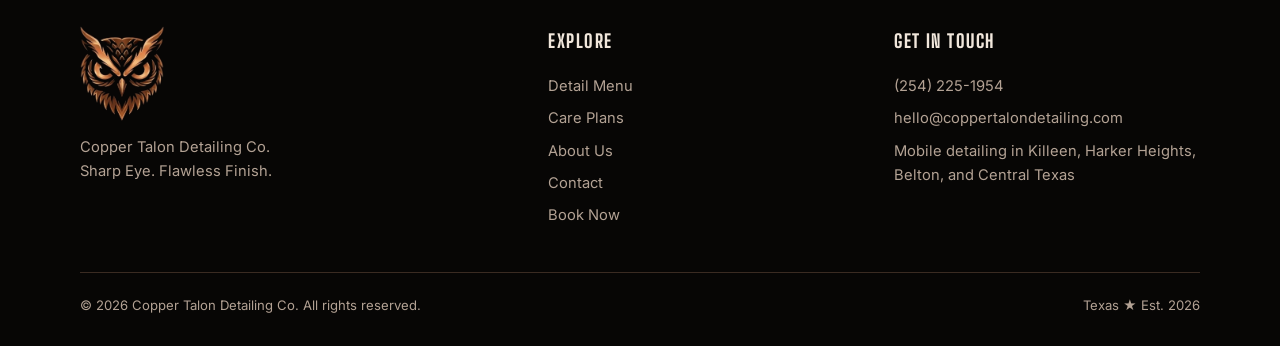
==== commit b8c32482: "Switch to clean URLs and add local SEO Move each page into its own folder (/pricing/, /care-plans/, " ====
--- a/index.html
+++ b/index.html
@@ -3,35 +3,102 @@
 <head>
 <meta charset="UTF-8">
 <meta name="viewport" content="width=device-width, initial-scale=1.0">
-<title>Copper Talon Detailing Co. | Auto Detailing in Killeen, TX</title>
-<meta name="description" content="Copper Talon Detailing Co. Premium mobile auto detailing in Killeen, TX. Maintenance washes, interior and exterior details, full details, and packages. We come to you.">
-<meta property="og:title" content="Copper Talon Detailing Co.">
-<meta property="og:description" content="Sharp Eye. Flawless Finish. Professional auto detailing in Texas.">
-<meta property="og:image" content="assets/og-image.jpg">
+<title>Mobile Detailing Killeen, Harker Heights &amp; Belton TX | Copper Talon</title>
+<meta name="description" content="Mobile car detailing that comes to you in Killeen, Harker Heights, Copperas Cove, Belton, Temple, Lampasas, and across Central Texas. Washes, interior and exterior details, and full details from $79.">
+<link rel="canonical" href="https://coppertalondetailing.com/">
+<meta property="og:url" content="https://coppertalondetailing.com/">
+<meta property="og:title" content="Mobile Detailing Killeen, Harker Heights &amp; Belton TX | Copper Talon">
+<meta property="og:description" content="Mobile car detailing that comes to you in Killeen, Harker Heights, Copperas Cove, Belton, Temple, Lampasas, and across Central Texas. Washes, interior and exterior details, and full details from $79.">
+<meta property="og:image" content="https://coppertalondetailing.com/assets/og-image.jpg">
+<meta property="og:type" content="website">
+<meta name="twitter:card" content="summary_large_image">
 <meta name="theme-color" content="#0a0807">
-<link rel="icon" href="favicon.ico" sizes="any">
-<link rel="icon" type="image/png" sizes="32x32" href="assets/favicon-32.png">
-<link rel="icon" type="image/png" sizes="16x16" href="assets/favicon-16.png">
-<link rel="apple-touch-icon" href="assets/apple-touch-icon.png">
+<link rel="icon" href="/favicon.ico" sizes="any">
+<link rel="icon" type="image/png" sizes="32x32" href="/assets/favicon-32.png">
+<link rel="icon" type="image/png" sizes="16x16" href="/assets/favicon-16.png">
+<link rel="apple-touch-icon" href="/assets/apple-touch-icon.png">
 <link rel="preconnect" href="https://fonts.googleapis.com">
 <link rel="preconnect" href="https://fonts.gstatic.com" crossorigin>
 <link href="https://fonts.googleapis.com/css2?family=Big+Shoulders+Display:wght@700;800&family=Inter:wght@400;500;600&display=swap" rel="stylesheet">
-<link rel="stylesheet" href="css/style.css">
+<link rel="stylesheet" href="/css/style.css">
+<script type="application/ld+json">
+{
+  "@context": "https://schema.org",
+  "@type": "AutoWash",
+  "@id": "https://coppertalondetailing.com/#business",
+  "name": "Copper Talon Detailing Co.",
+  "description": "Mobile auto detailing in Killeen and Central Texas. We come to your home or workplace.",
+  "url": "https://coppertalondetailing.com/",
+  "telephone": "+1-254-225-1954",
+  "email": "hello@coppertalondetailing.com",
+  "logo": "https://coppertalondetailing.com/assets/logo-icon.webp",
+  "image": "https://coppertalondetailing.com/assets/og-image.jpg",
+  "priceRange": "$79 to $439",
+  "address": {
+    "@type": "PostalAddress",
+    "addressLocality": "Killeen",
+    "addressRegion": "TX",
+    "addressCountry": "US"
+  },
+  "areaServed": [
+    {
+      "@type": "City",
+      "name": "Killeen, TX"
+    },
+    {
+      "@type": "City",
+      "name": "Harker Heights, TX"
+    },
+    {
+      "@type": "City",
+      "name": "Copperas Cove, TX"
+    },
+    {
+      "@type": "City",
+      "name": "Nolanville, TX"
+    },
+    {
+      "@type": "City",
+      "name": "Belton, TX"
+    },
+    {
+      "@type": "City",
+      "name": "Temple, TX"
+    },
+    {
+      "@type": "City",
+      "name": "Lampasas, TX"
+    }
+  ],
+  "openingHoursSpecification": [
+    {
+      "@type": "OpeningHoursSpecification",
+      "dayOfWeek": [
+        "Saturday",
+        "Sunday"
+      ],
+      "opens": "08:00",
+      "closes": "18:00"
+    }
+  ],
+  "slogan": "Sharp Eye. Flawless Finish."
+}
+</script>
 </head>
 <body>
 
 <header class="site-header">
   <div class="wrap header-inner">
-    <a class="brand" href="index.html">
-      <img src="assets/logo-icon.webp" alt="Copper Talon owl icon" width="46" height="52">
+    <a class="brand" href="/">
+      <img src="/assets/logo-icon.webp" alt="Copper Talon owl icon" width="46" height="52">
       <span>COPPER TALON<small>DETAILING CO.</small></span>
     </a>
     <nav class="nav" id="nav">
-      <a href="pricing.html">Detail Menu</a>
-      <a href="care-plans.html">Care Plans</a>
-      <a href="about.html">About Us</a>
-      <a href="contact.html">Contact</a>
-      <a href="book.html" class="btn btn-copper">Book Now</a>
+      <a href="/pricing/">Detail Menu</a>
+      <a href="/care-plans/">Care Plans</a>
+      <a href="/about/">About Us</a>
+      <a href="/contact/">Contact</a>
+      <a href="/book/" class="btn btn-copper">Book Now</a>
     </nav>
     <button class="nav-toggle" id="navToggle" aria-label="Toggle menu" aria-expanded="false" aria-controls="nav">
       <span></span><span></span><span></span>
@@ -46,9 +113,9 @@
     <div class="wrap">
       <div class="eyebrow">Killeen Mobile Detailing</div>
       <h1>Sharp Eye.<br><span class="copper-text">Flawless Finish.</span></h1>
-      <p class="lead">Premium mobile detailing. We come to your home or workplace, catch the details others overlook, and bring out the best in what you drive.</p>
+      <p class="lead">Premium mobile detailing in Killeen, Harker Heights, Belton, and across Central Texas. We come to your home or workplace, catch the details others overlook, and bring out the best in what you drive.</p>
       <div class="hero-actions">
-        <a href="book.html" class="btn btn-copper">Book Your Detail</a>
+        <a href="/book/" class="btn btn-copper">Book Your Detail</a>
         <a href="#services" class="btn btn-ghost">See Services</a>
       </div>
       <div class="trust">
@@ -135,7 +202,7 @@
           </ul>
         </article>
       </div>
-      <p class="center reveal" style="margin-top:40px"><a href="pricing.html" class="btn btn-copper">See Full Pricing</a></p>
+      <p class="center reveal" style="margin-top:40px"><a href="/pricing/" class="btn btn-copper">See Full Pricing</a></p>
     </div>
   </section>
 
@@ -183,7 +250,7 @@
         <h2>More Than <span class="copper-text">a Wash</span></h2>
         <p>Detailing is about taking pride in the work, respecting what you drive, and delivering results you can see.</p>
         <p>Like an owl, we notice what others miss. The water spot on the door jamb. The dust in the vent slats. The haze on the headlight. <strong>Those are the details that make a vehicle feel new again.</strong></p>
-        <p style="margin-top:28px"><a href="about.html" class="btn btn-ghost">Our Story</a></p>
+        <p style="margin-top:28px"><a href="/about/" class="btn btn-ghost">Our Story</a></p>
       </div>
       <div class="grid-2">
         <div class="card reveal">
@@ -203,6 +270,27 @@
           <p>Clear pricing and straight answers.</p>
         </div>
       </div>
+    </div>
+  </section>
+
+  <!-- Service area -->
+  <section class="alt">
+    <div class="wrap center">
+      <div class="section-head reveal">
+        <div class="eyebrow">Service Area</div>
+        <h2>Mobile Detailing <span class="copper-text">Near You</span></h2>
+        <p class="lead">We bring the detail to your driveway, apartment lot, or workplace across Bell, Coryell, and Lampasas counties, including homes near Fort Cavazos.</p>
+      </div>
+      <ul class="area-list reveal">
+        <li>Killeen</li>
+        <li>Harker Heights</li>
+        <li>Copperas Cove</li>
+        <li>Nolanville</li>
+        <li>Belton</li>
+        <li>Temple</li>
+        <li>Lampasas</li>
+      </ul>
+      <p class="fine center">Not on the list? <a href="/contact/">Ask us</a>. If you're close by, we can usually make it work.</p>
     </div>
   </section>
 
@@ -212,7 +300,7 @@
       <div class="eyebrow">Ready When You Are</div>
       <h2>Let's Make It <span class="copper-text">Shine</span></h2>
       <p class="lead">Tell us about your vehicle and where it's parked. We'll bring the detail to you.</p>
-      <a href="book.html" class="btn btn-copper">Book Now</a>
+      <a href="/book/" class="btn btn-copper">Book Now</a>
     </div>
   </section>
 
@@ -222,17 +310,17 @@
   <div class="wrap">
     <div class="footer-grid">
       <div class="footer-brand">
-        <img src="assets/logo-icon.webp" alt="Copper Talon owl icon" width="84" height="95" loading="lazy">
+        <img src="/assets/logo-icon.webp" alt="Copper Talon owl icon" width="84" height="95" loading="lazy">
         <p>Copper Talon Detailing Co.<br>Sharp Eye. Flawless Finish.</p>
       </div>
       <div>
         <h4>Explore</h4>
         <ul>
-          <li><a href="pricing.html">Detail Menu</a></li>
-          <li><a href="care-plans.html">Care Plans</a></li>
-          <li><a href="about.html">About Us</a></li>
-          <li><a href="contact.html">Contact</a></li>
-          <li><a href="book.html">Book Now</a></li>
+          <li><a href="/pricing/">Detail Menu</a></li>
+          <li><a href="/care-plans/">Care Plans</a></li>
+          <li><a href="/about/">About Us</a></li>
+          <li><a href="/contact/">Contact</a></li>
+          <li><a href="/book/">Book Now</a></li>
         </ul>
       </div>
       <div>
@@ -240,7 +328,7 @@
         <ul>
           <li><a href="tel:+12542251954">(254) 225-1954</a></li>
           <li><a href="mailto:hello@coppertalondetailing.com">hello@coppertalondetailing.com</a></li>
-          <li>Mobile service in Killeen, TX</li>
+          <li>Mobile detailing in Killeen, Harker Heights, Belton, and Central Texas</li>
         </ul>
       </div>
     </div>
@@ -251,6 +339,6 @@
   </div>
 </footer>
 
-<script src="js/main.js"></script>
+<script src="/js/main.js"></script>
 </body>
 </html>
--- a/css/style.css
+++ b/css/style.css
@@ -373,3 +373,8 @@
   .cross-banner .btn { width: 100%; }
 }
 @media (max-width: 760px) { .hero-watermark::before { background-size: 92% auto; } .hero-centered { padding: 80px 0 90px; } }
+
+/* Service area list (home) */
+.area-list { list-style: none; display: flex; flex-wrap: wrap; justify-content: center; gap: 12px; max-width: 820px; margin: 0 auto 26px; }
+.area-list li { padding: 10px 18px; border: 1px solid var(--line); border-radius: 999px; background: var(--char); font-weight: 500; }
+.area-list li::before { content: "★"; color: var(--copper); margin-right: 8px; }
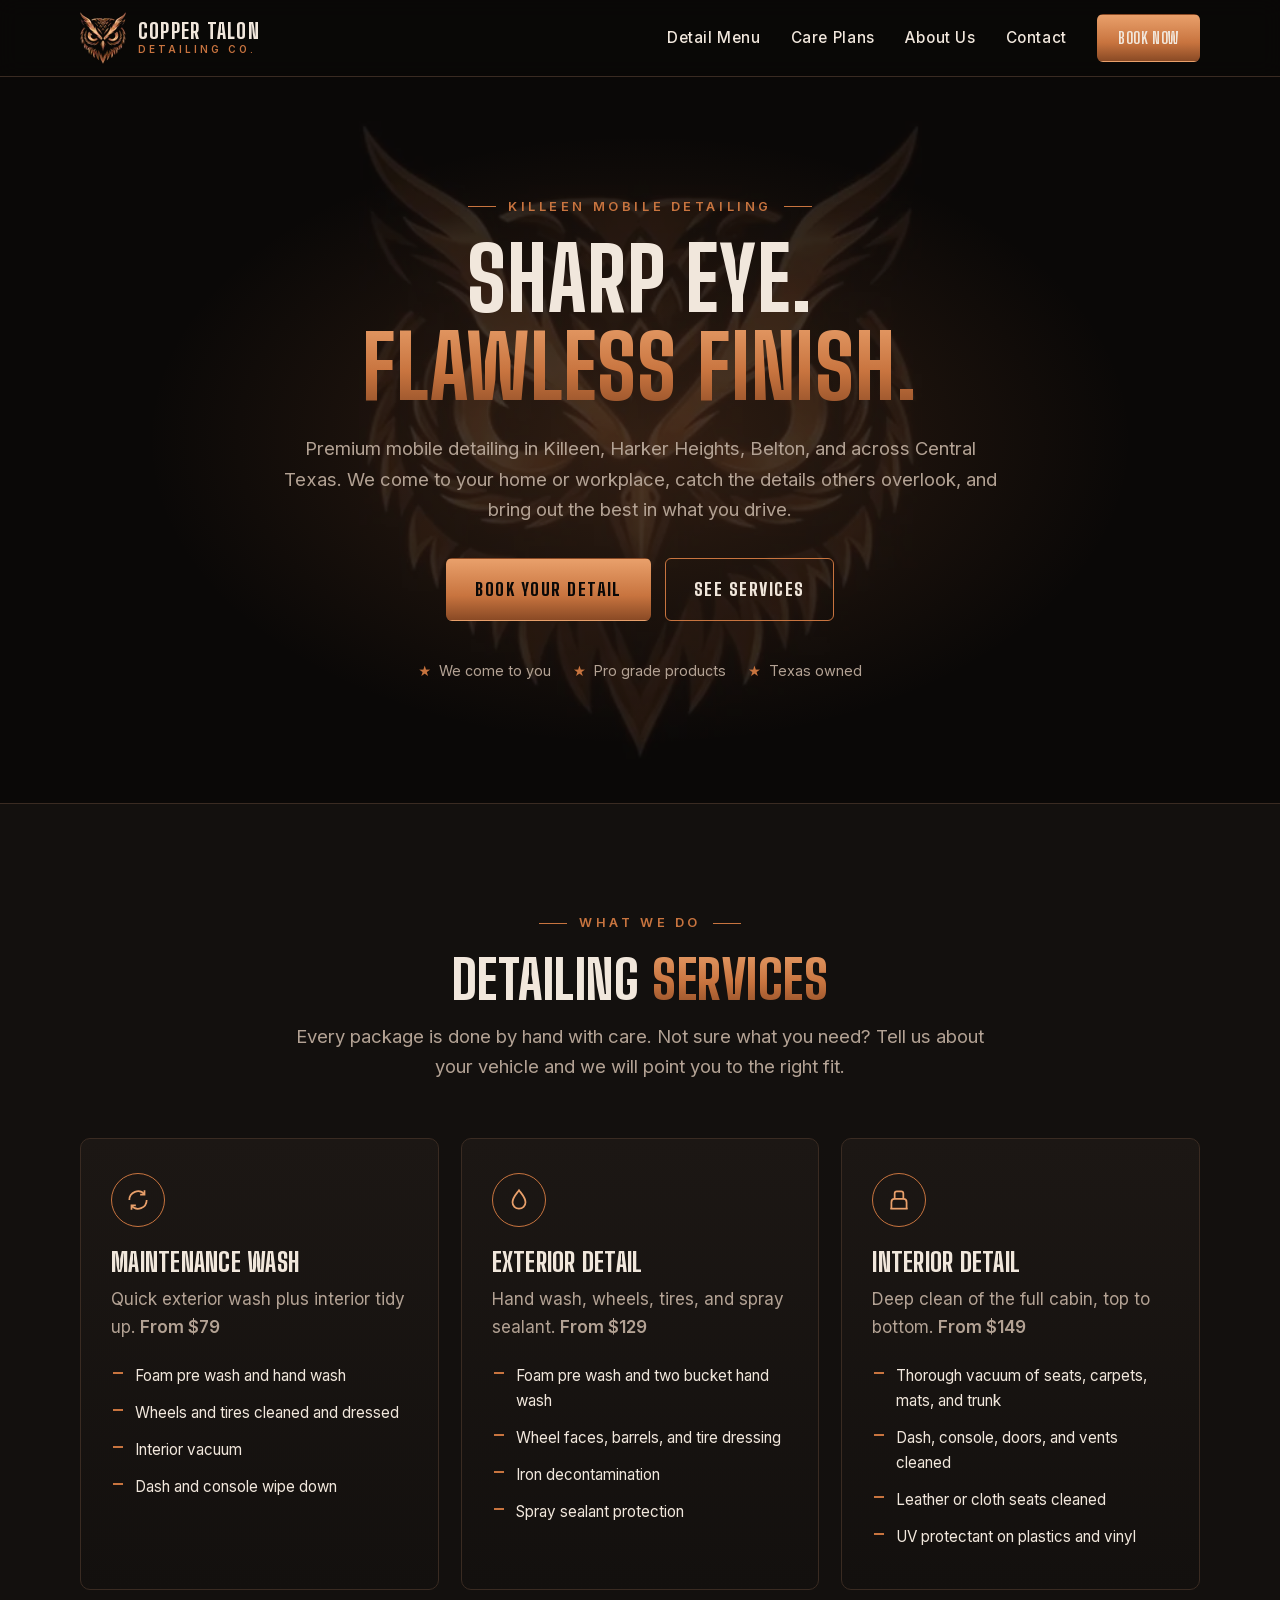
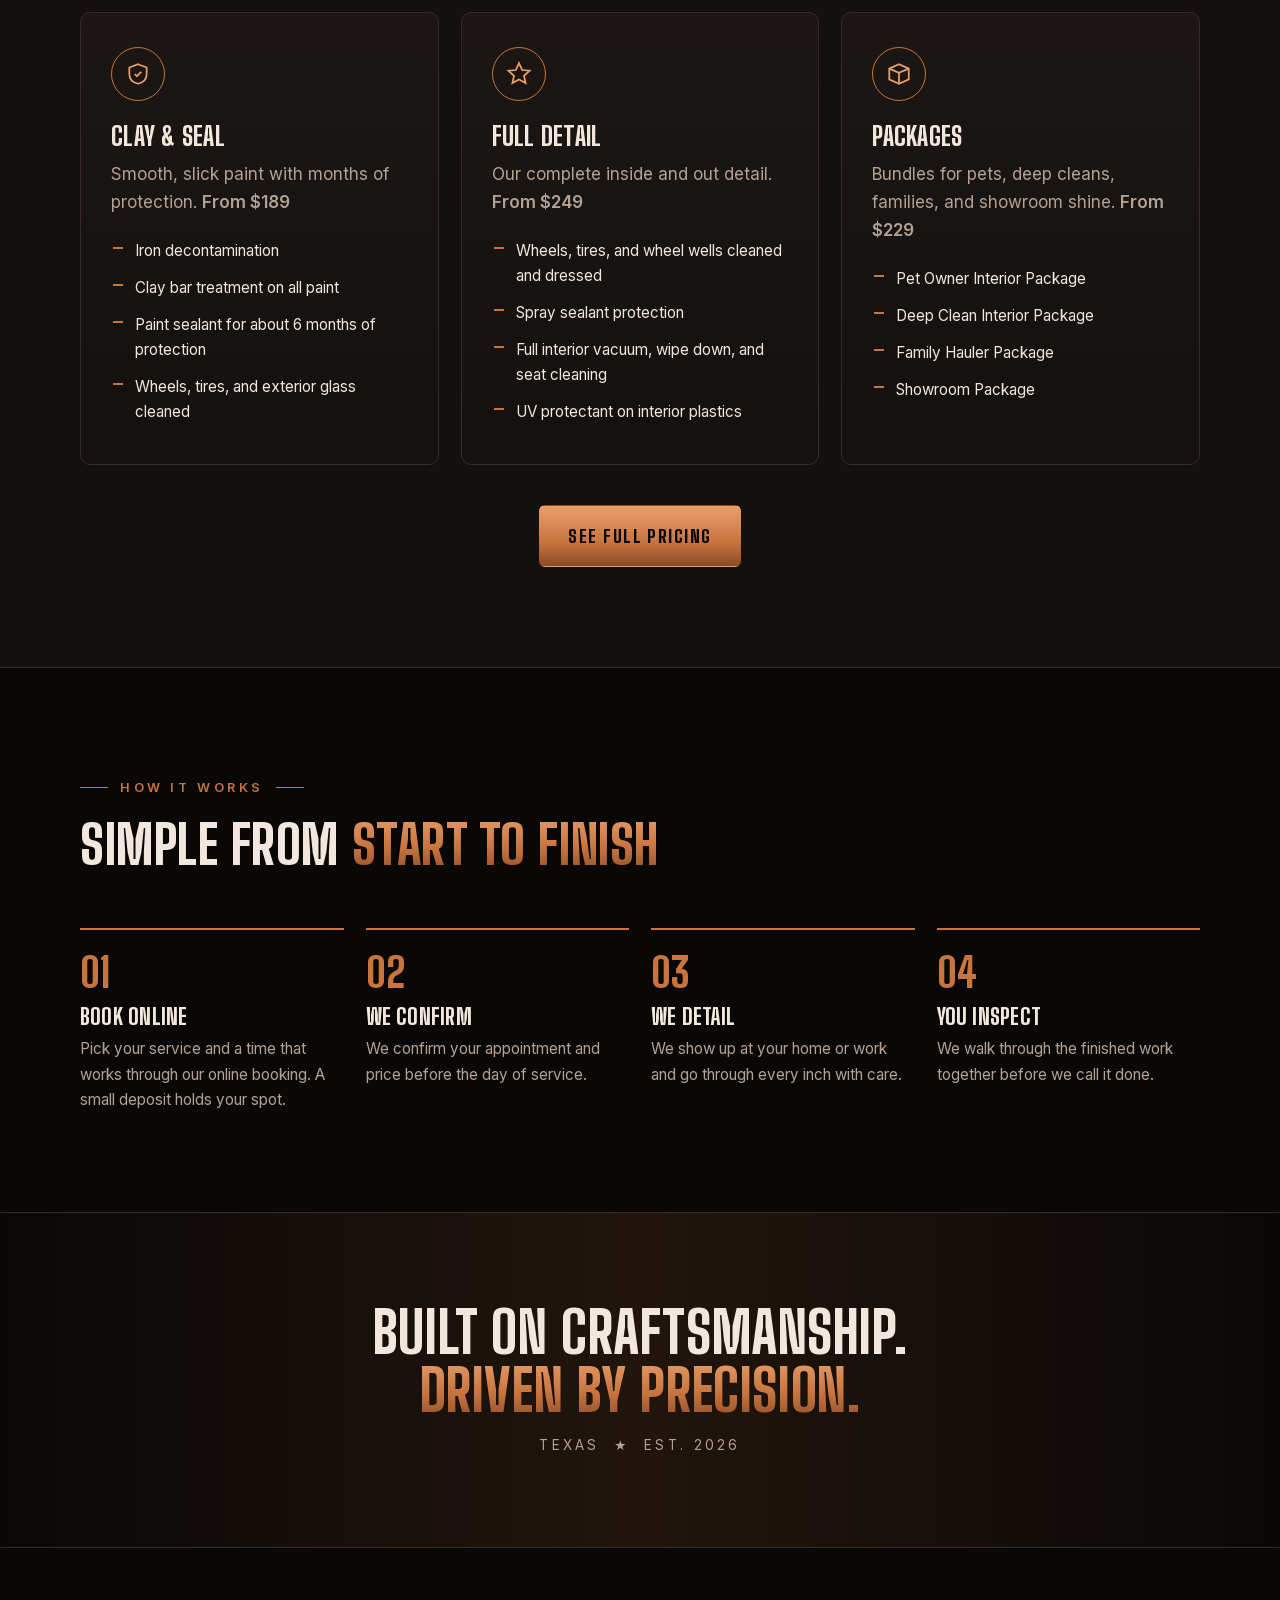
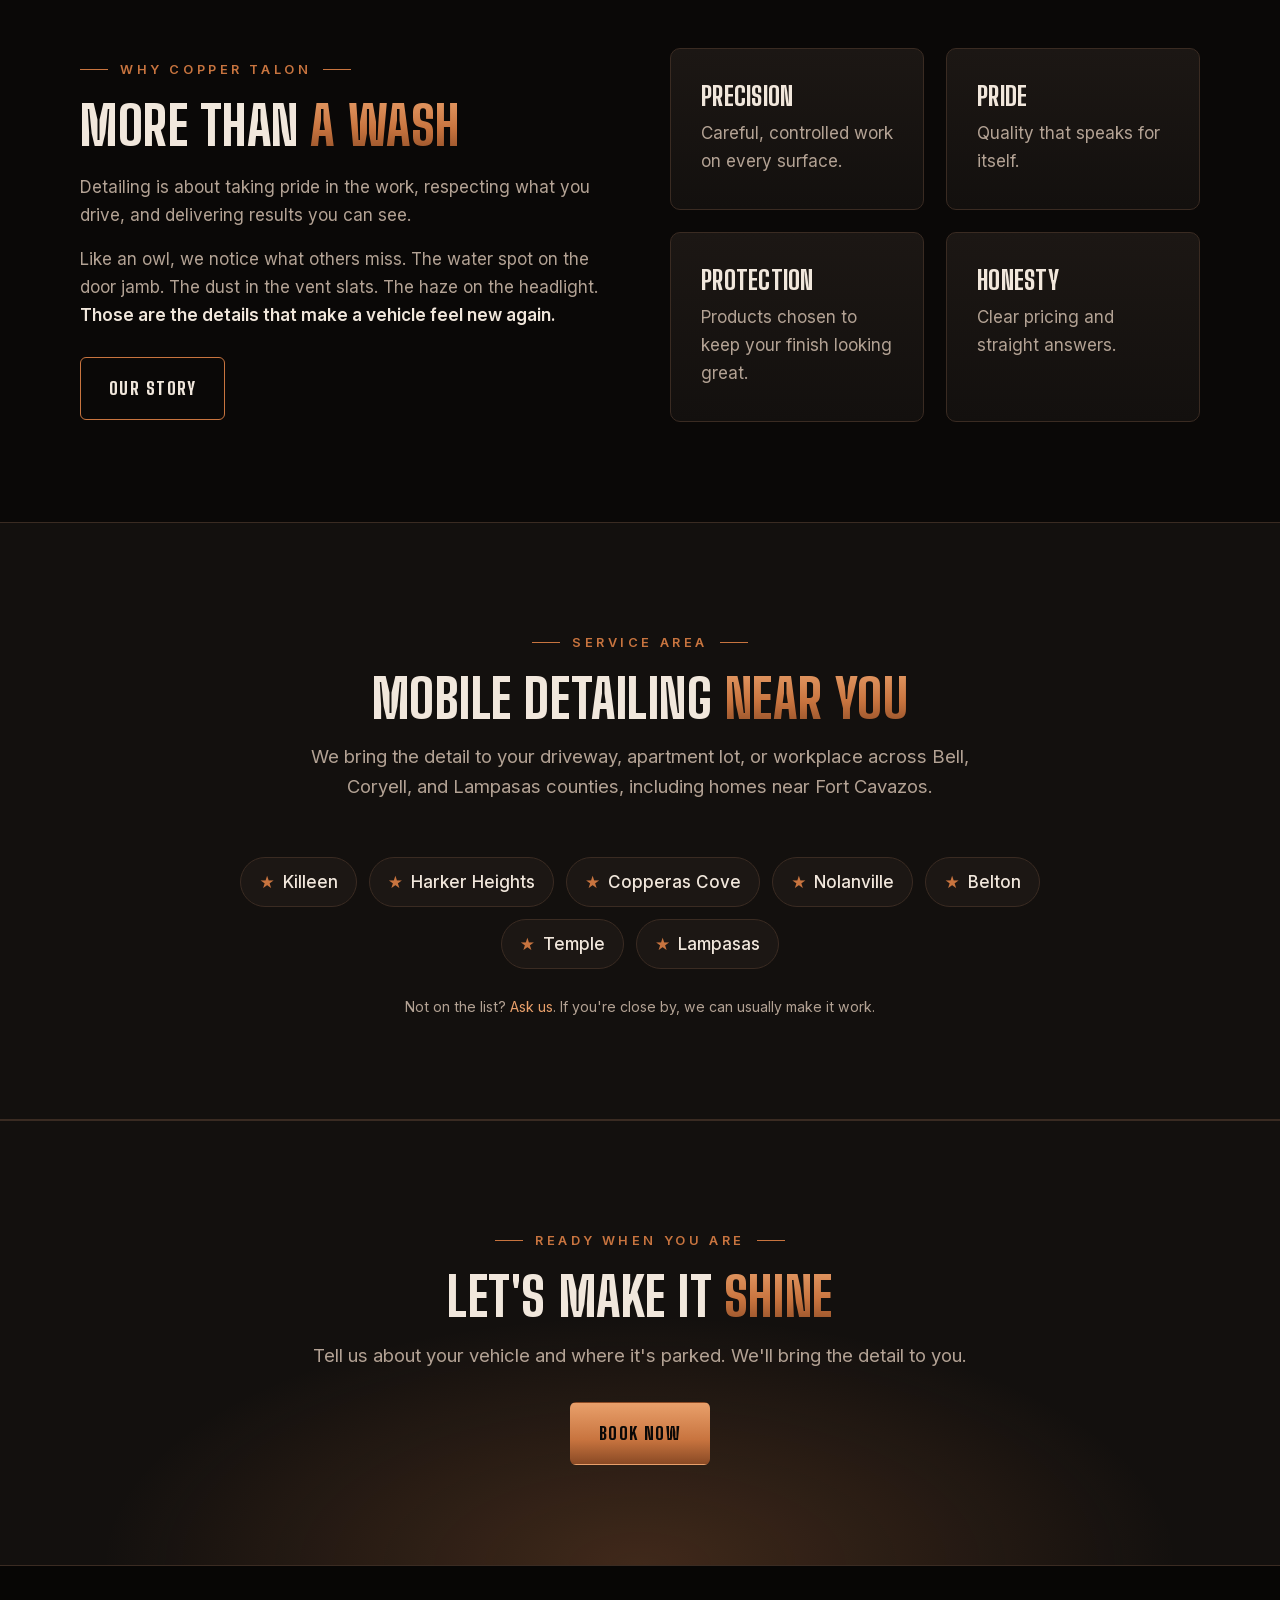
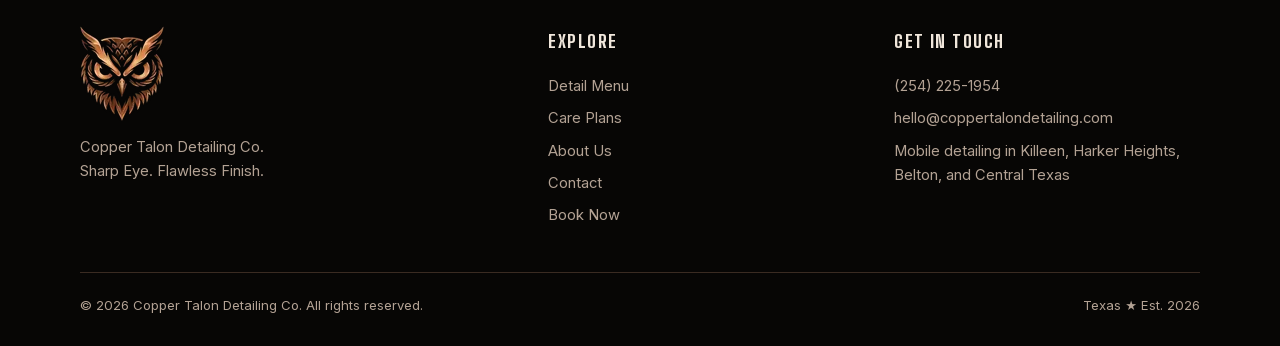
==== commit d63a5cab: "Speed up page loads for Lighthouse Self host the two fonts and preload them, removing the Google Fon" ====
--- a/index.html
+++ b/index.html
@@ -17,10 +17,10 @@
 <link rel="icon" type="image/png" sizes="32x32" href="/assets/favicon-32.png">
 <link rel="icon" type="image/png" sizes="16x16" href="/assets/favicon-16.png">
 <link rel="apple-touch-icon" href="/assets/apple-touch-icon.png">
-<link rel="preconnect" href="https://fonts.googleapis.com">
-<link rel="preconnect" href="https://fonts.gstatic.com" crossorigin>
-<link href="https://fonts.googleapis.com/css2?family=Big+Shoulders+Display:wght@700;800&family=Inter:wght@400;500;600&display=swap" rel="stylesheet">
-<link rel="stylesheet" href="/css/style.css">
+<link rel="preload" href="/assets/logo-watermark.webp" as="image" fetchpriority="high">
+<link rel="preload" href="/fonts/big-shoulders-display-latin.woff2" as="font" type="font/woff2" crossorigin>
+<link rel="preload" href="/fonts/inter-latin.woff2" as="font" type="font/woff2" crossorigin>
+<link rel="stylesheet" href="/css/style.css?v=20261022">
 <script type="application/ld+json">
 {
   "@context": "https://schema.org",
@@ -31,7 +31,7 @@
   "url": "https://coppertalondetailing.com/",
   "telephone": "+1-254-225-1954",
   "email": "hello@coppertalondetailing.com",
-  "logo": "https://coppertalondetailing.com/assets/logo-icon.webp",
+  "logo": "https://coppertalondetailing.com/assets/logo-512.png",
   "image": "https://coppertalondetailing.com/assets/og-image.jpg",
   "priceRange": "$79 to $439",
   "address": {
@@ -90,7 +90,7 @@
 <header class="site-header">
   <div class="wrap header-inner">
     <a class="brand" href="/">
-      <img src="/assets/logo-icon.webp" alt="Copper Talon owl icon" width="46" height="52">
+      <img src="/assets/logo-icon-46.webp" srcset="/assets/logo-icon-46.webp 1x, /assets/logo-icon-92.webp 2x" alt="Copper Talon owl icon" width="46" height="52">
       <span>COPPER TALON<small>DETAILING CO.</small></span>
     </a>
     <nav class="nav" id="nav">
@@ -310,7 +310,7 @@
   <div class="wrap">
     <div class="footer-grid">
       <div class="footer-brand">
-        <img src="/assets/logo-icon.webp" alt="Copper Talon owl icon" width="84" height="95" loading="lazy">
+        <img src="/assets/logo-icon-84.webp" srcset="/assets/logo-icon-84.webp 1x, /assets/logo-icon-168.webp 2x" alt="Copper Talon owl icon" width="84" height="95" loading="lazy" decoding="async">
         <p>Copper Talon Detailing Co.<br>Sharp Eye. Flawless Finish.</p>
       </div>
       <div>
@@ -339,6 +339,6 @@
   </div>
 </footer>
 
-<script src="/js/main.js"></script>
+<script src="/js/main.js?v=20261022" defer></script>
 </body>
 </html>
--- a/css/style.css
+++ b/css/style.css
@@ -1,4 +1,20 @@
 /* Copper Talon Detailing Co. */
+
+/* Self hosted fonts (Latin subset, variable weight) */
+@font-face {
+  font-family: "Big Shoulders Display";
+  font-style: normal;
+  font-weight: 700 800;
+  font-display: swap;
+  src: url("../fonts/big-shoulders-display-latin.woff2") format("woff2");
+}
+@font-face {
+  font-family: "Inter";
+  font-style: normal;
+  font-weight: 400 600;
+  font-display: swap;
+  src: url("../fonts/inter-latin.woff2") format("woff2");
+}
 :root {
   --black: #0a0807;
   --coal: #13100e;
@@ -130,8 +146,8 @@
 }
 .hero-watermark::before {
   content: ""; position: absolute; inset: 0; z-index: -1;
-  background: url("../assets/logo-icon.webp") center / auto 88% no-repeat;
-  opacity: 0.14; pointer-events: none;
+  background: url("../assets/logo-watermark.webp") center / auto 88% no-repeat;
+  opacity: 0.14; mix-blend-mode: screen; pointer-events: none;
 }
 .hero-centered { text-align: center; padding: 110px 0 120px; }
 .hero-centered .lead { margin: 0 auto 34px; }
@@ -199,7 +215,7 @@
   background: radial-gradient(circle, rgba(200,116,63,.18), transparent 65%);
   display: grid; place-items: center;
 }
-.emblem img { width: 66%; }
+.emblem img { width: 66%; mix-blend-mode: screen; }
 
 /* Meaning */
 .meaning { display: grid; grid-template-columns: 1fr 1fr; gap: 22px; }
